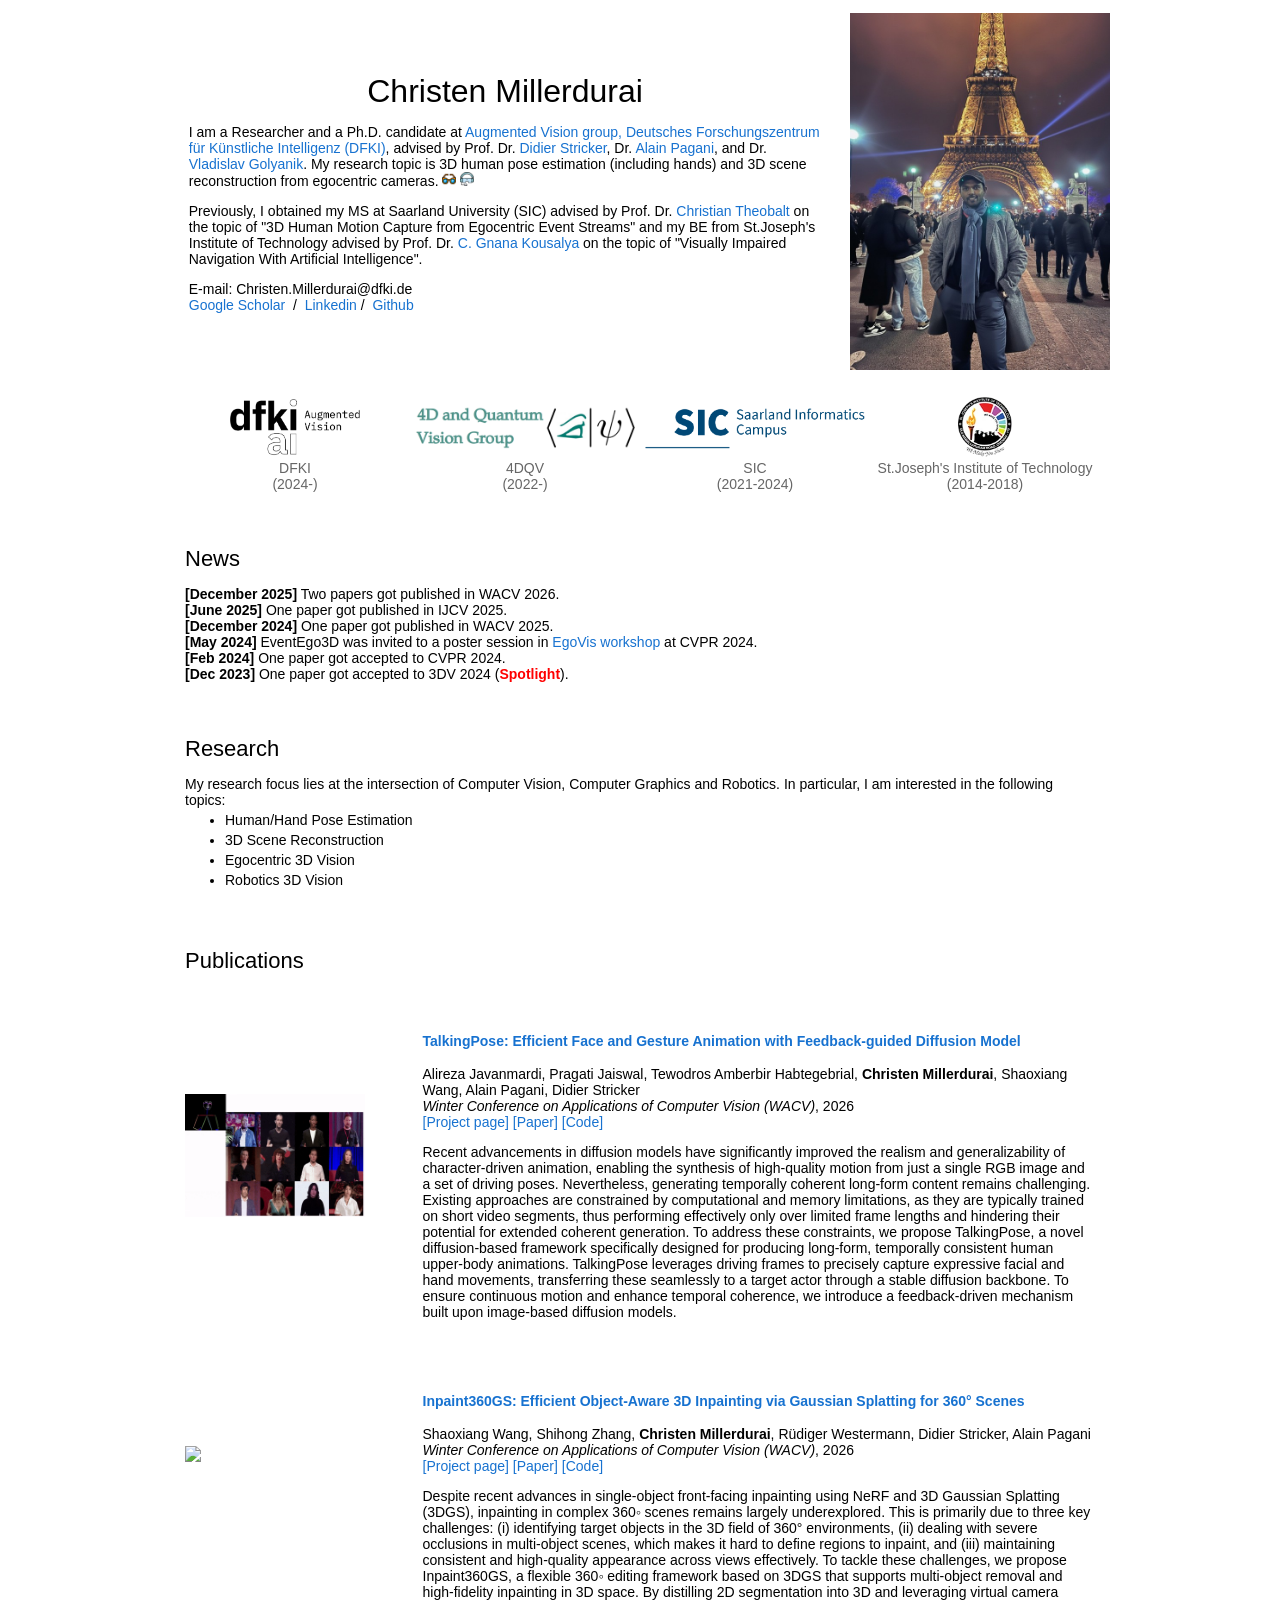
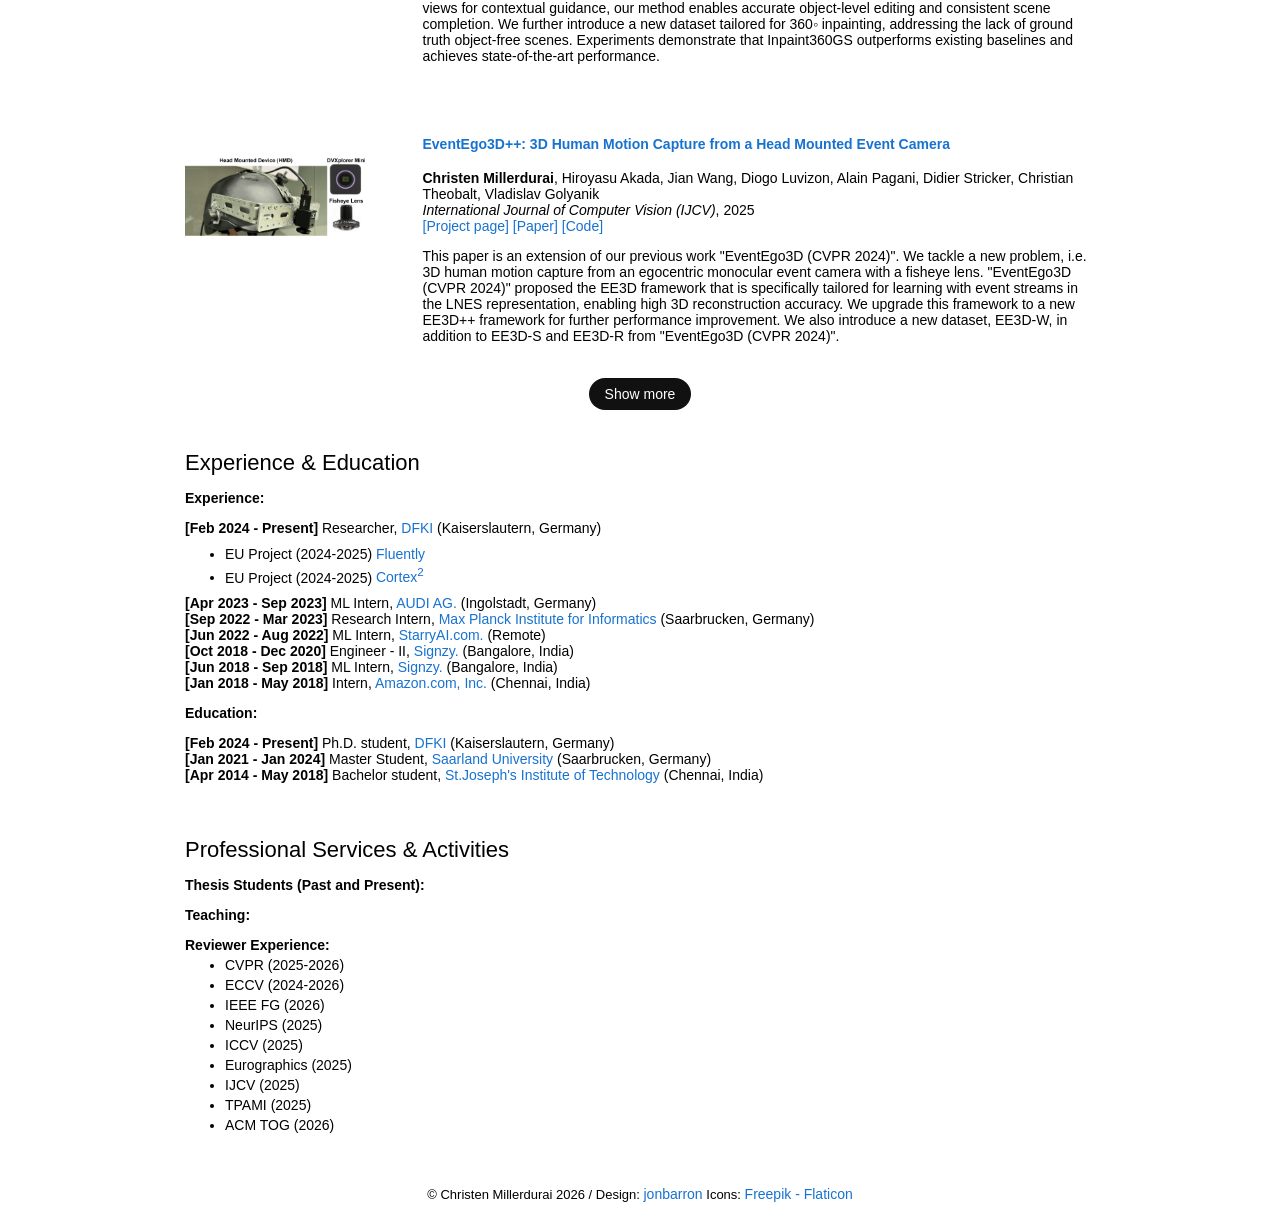
==== index.html @ fdc4399a "bug fix" ====
<!DOCTYPE HTML>
<html lang="en">

<head>
  <title>Christen Millerdurai</title>
  <meta http-equiv="Content-Type" content="text/html;charset=UTF-8">
  <meta name="author" content="Christen Millerdurai">
  <meta name="description" content="Christen Millerdurai's Homepage">
  <meta name="viewport" content="width=device-width, initial-scale=1">
  <meta name="keywords" content="
  Egocentric, 3D, Human, Pose Estimation,
  EventEgo3D,
  Computer Vision,
  Deep Learning,
  ">

  <!-- Canonical URL -->
  <link rel="canonical" href="https://chris10m.github.io/">

  <!-- Open Graph / Facebook -->
  <meta property="og:title" content="Christen Millerdurai">
  <meta property="og:description"
    content="Christen Millerdurai's Homepage - Ph.D. student at Deutsches Forschungszentrum für Künstliche Intelligenz (DFKI), specializing in Computer Vision and Deep Learning.">
  <meta property="og:type" content="website">
  <meta property="og:url" content="https://chris10m.github.io/">
  <meta property="og:image" content="https://chris10m.github.io/images/profile_photo.jpg">

  <!-- Twitter -->
  <meta name="twitter:card" content="summary_large_image">
  <meta name="twitter:title" content="Christen Millerdurai">
  <meta name="twitter:description"
    content="Christen Millerdurai's Homepage - Ph.D. student at Deutsches Forschungszentrum für Künstliche Intelligenz (DFKI), specializing in Computer Vision and Deep Learning.">
  <meta name="twitter:image" content="https://chris10m.github.io/images/profile_photo.jpg">

  <!-- <meta name="google-site-verification"
      content="googlef77166d9f74b3a8e.html"> -->
  <link rel="stylesheet" type="text/css" href="stylesheet.css">
  <!-- <link rel="icon" type="image/png" href="XXX"> -->
  <script type="text/javascript">
    function load_text(filename, id) {
      window.addEventListener('DOMContentLoaded', function () {
        fetch(filename)
          .then(response => response.text())
          .then(data => {
            const file_area = document.getElementById(id);
            file_area.innerHTML = data.replace(/\n/g, "<br>");
            //file_area.innerHTML = file_area.innerHTML.replace(/\s+/g, "&emsp;");
            file_area.innerHTML = file_area.innerHTML.replace(/\s+/g, "&nbsp;");
          });
      });
    };
  </script>
  <script type="text/javascript">
    window.addEventListener('DOMContentLoaded', function () {
      const items = Array.from(document.querySelectorAll('.pub-item'));
      const toggle = document.getElementById('pub-toggle');
      const toggleRow = document.getElementById('pub-toggle-row');
      const visibleCount = 3;
      let expanded = false;

      function update() {
        items.forEach((item, idx) => {
          item.classList.toggle('pub-hidden', !expanded && idx >= visibleCount);
        });
        if (toggleRow && items.length) {
          const parent = items[0].parentNode;
          const targetIndex = expanded ? items.length - 1 : Math.min(visibleCount, items.length) - 1;
          const target = items[targetIndex];
          parent.insertBefore(toggleRow, target.nextSibling);
        }
        if (toggle) {
          toggle.textContent = expanded ? 'Show less' : 'Show more';
          toggle.style.display = items.length > visibleCount ? 'inline-block' : 'none';
        }
      }

      if (toggle) {
        toggle.addEventListener('click', function () {
          expanded = !expanded;
          update();
        });
      }

      update();
    });
  </script>
</head>

<body>
  <table
    style="width:100%;max-width:950px;border:0px;border-spacing:0px;border-collapse:separate;margin-right:auto;margin-left:auto;">
    <tbody>
      <tr style="padding:0px">
        <td style="padding:0px">
          <table
            style="width:100%;border:0px;border-spacing:0px;border-collapse:separate;margin-right:auto;margin-left:auto;">
            <tbody>
              <tr style="padding:0px">
                <td style="padding:2.5%;width:63%;vertical-align:middle">
                  <p style="text-align:center">
                    <name>Christen Millerdurai</name>
                  </p>
                  <p>
                    I am a Researcher and a Ph.D. candidate at <a href="https://av.dfki.de/">Augmented Vision group, Deutsches Forschungszentrum für Künstliche Intelligenz (DFKI)</a>, 
                    advised by Prof. Dr. <a href="https://av.dfki.de/members/stricker/">Didier Stricker</a>,
                    Dr. <a href="https://av.dfki.de/members/pagani/">Alain Pagani</a>,
                    and Dr. <a href="https://people.mpi-inf.mpg.de/~golyanik/">Vladislav Golyanik</a>.

                    My research topic is 3D human pose estimation (including hands) and 3D scene reconstruction from
                    egocentric cameras. <img src="./images/glasses.png" width="14"> <img src="./images/headset.png" width="14"> 
                  </p>
                  <p>
                    Previously, I obtained my MS at Saarland University (SIC) advised by Prof. Dr. 
                    <a href="https://people.mpi-inf.mpg.de/~theobalt/">Christian Theobalt</a> on the topic of "3D Human Motion Capture from Egocentric Event Streams" 
                    and my BE from St.Joseph's Institute of Technology advised by Prof. Dr. 
                    <a href="https://www.stjosephstechnology.ac.in/web/ece/Kousalya.php">C. Gnana Kousalya</a> on the topic of "Visually Impaired Navigation With Artificial Intelligence".
                  </p>
                  
                  <p style="text-align:left">
                    E-mail: Christen.Millerdurai@dfki.de<br>
                    <a href="https://scholar.google.com/citations?user=8p9OOd0AAAAJ">Google Scholar</a>
                    &nbsp/&nbsp
                    <a href="https://www.linkedin.com/in/christen-m-6a1b12136">Linkedin</a>&nbsp/&nbsp
                    <a href="https://github.com/Chris10M">Github</a>
                    <!-- &nbsp/&nbsp -->
                    <!-- <a href="https://github.com/xxxx/">Github</a> -->
                  </p>
                </td>
                <!-- Profile image -->
                <td style="padding:0.5%;width:25%;max-width:25%">
                  <a href="images/profile_photo.jpg"><img style="width:100%;max-width:100%" alt="profile photo"
                      src="images/profile_photo.jpg" class="hoverZoomLink"></a>
                </td>
              </tr>


          </table>

          <!-- Image Gallery Section -->
          <table
            style="width:100%;border:0px;border-spacing:0px;border-collapse:separate;margin-right:auto;margin-left:auto;">
            <tbody>

              <tr>
                <td style="padding:20px;width:100%;vertical-align:middle">
                  <div
                    style="display:flex;justify-content:space-between;align-items:flex-start;gap:10px;flex-wrap:wrap;">

                    <div style="flex:1;min-width:150px;text-align:center;">
                      <img src="./images/logo_dfki_av.png" alt="Deutsches Forschungszentrum für Künstliche Intelligenz (DFKI)"
                        style="width:100%;max-width:250px;height:60px;object-fit:contain;border-radius:8px;">
                      <p style="margin-top:0px;font-size:14px;color:#666;">DFKI <br>
                        (2024-)</p>
                    </div>

                    
                    <div style="flex:1;min-width:150px;text-align:center;">
                      <img src="./images/LOGO_4DQV_II_HQ_v2.png" alt="4DQV"
                        style="width:100%;max-width:250px;height:60px;object-fit:contain;border-radius:8px;">
                      <p style="margin-top:0px;font-size:14px;color:#666;">4DQV <br> 
                        (2022-)</p>
                    </div>
                    
                    <div style="flex:1;min-width:150px;text-align:center;">
                      <img src="./images/SIC.png" alt="SIC"
                        style="width:100%;max-width:250px;height:60px;object-fit:contain;border-radius:8px;">
                      <p style="margin-top:0px;font-size:14px;color:#666;">SIC <br> (2021-2024)</p>
                    </div>

                    <div style="flex:1;min-width:150px;text-align:center;">
                      <img src="./images/sjit.png" alt="SJIT"
                        style="width:100%;max-width:250px;height:60px;object-fit:contain;border-radius:8px;">
                      <p style="margin-top:0px;font-size:14px;color:#666;">St.Joseph's Institute of Technology <br> (2014-2018)</p>
                    </div>

                  </div>
                </td>
              </tr>
            </tbody>
          </table>

          <table
            style="width:100%;border:0px;border-spacing:0px;border-collapse:separate;margin-right:auto;margin-left:auto;">



    </tbody>
  </table>
  <table style="width:100%;border:0px;border-spacing:0px;border-collapse:separate;margin-right:auto;margin-left:auto;">
    <tbody>
      <tr>
        <td style="padding:20px;width:100%;vertical-align:middle">
          <heading>News</heading>
          <p>
            <b>[December 2025]</b> Two papers got published in WACV 2026.
            <br>
            <b>[June 2025]</b> One paper got published in IJCV 2025.
            <br>
            <b>[December 2024]</b> One paper got published in WACV 2025.
            <br>
            <b>[May 2024]</b> EventEgo3D was invited to a poster session in <a
              href="https://egovis.github.io/cvpr24/">EgoVis workshop</a> at CVPR 2024.
            <br>
            <b>[Feb 2024]</b> One paper got accepted to CVPR 2024.
            <br>
            <b>[Dec 2023]</b> One paper got accepted to 3DV 2024 (<b style="color:red">Spotlight</b>).
            <br>
            <!-- <details>
                        <summary>Past updates</summary>
                      </details> -->
          </p>

        </td>
      </tr>
    </tbody>
  </table>

  <table style="width:100%;border:0px;border-spacing:0px;border-collapse:separate;margin-right:auto;margin-left:auto;">
    <tbody>
      <tr>
        <td style="padding:20px;width:100%;vertical-align:middle">
          <heading>Research</heading>
          <p>
            My research focus lies at the intersection of Computer Vision, Computer Graphics and Robotics.
            In particular, I am interested in the following topics:

          <ul>
            <li>Human/Hand Pose Estimation</li>
            <li>3D Scene Reconstruction</li>
            <li>Egocentric 3D Vision</li>
            <li>Robotics 3D Vision</li>
          </ul>
          <!-- <a href="publications.html" target="_blank">Full list of my publications</a> is available. -->
          </p>

          <br>
          <!-- <a href="images/teaser.png"><img style="width:90%;max-width:90%;" alt="teaser" src="images/teaser.png"
              class="hoverZoomLink"></a> -->

        </td>
      </tr>

    </tbody>
  </table>
  <table style="width:100%;border:0px;border-spacing:0px;border-collapse:separate;margin-right:auto;margin-left:auto;">



      <table
        style="width:100%;border:0px;border-spacing:0px;border-collapse:separate;margin-right:auto;margin-left:auto;">
        <tbody>
          <tr>
            <td style="padding:20px;width:100%;vertical-align:middle">
              <heading>Publications</heading>
            </td>
          </tr>
        </tbody>
      </table>

      <table
        style="width:100%;border:0px;border-spacing:0px;border-collapse:separate;margin-right:auto;margin-left:auto;">



      



      
      <tbody class="pub-item">
        <td style="padding:20px;width:25%;vertical-align:middle">
          <div class="one">
            <img src="projects/wacv2026_TalkingPose/talkingpose.gif" width="180">
          </div>
        </td>
        <td style="padding:20px;width:75%;vertical-align:middle">
          <a href="https://dfki-av.github.io/TalkingPose">
            <h3 class="papertitle">
              <strong>TalkingPose: Efficient Face and Gesture Animation with Feedback-guided Diffusion Model</strong>
            </h3>
          </a>
          Alireza Javanmardi, Pragati Jaiswal, Tewodros Amberbir Habtegebrial, <b>Christen Millerdurai</b>, Shaoxiang Wang, Alain Pagani, Didier Stricker
          <br>
          <em>Winter Conference on Applications of Computer Vision (WACV)</em>, 2026
          <br>
          <a href="https://dfki-av.github.io/TalkingPose">[Project page]</a>
          <a href="https://arxiv.org/abs/2512.00909">[Paper]</a>
          <a href="https://github.com/dfki-av/TalkingPose">[Code]</a>
          <p>
             Recent advancements in diffusion models have significantly improved the realism and generalizability of character-driven animation, enabling the synthesis of high-quality motion from just a single RGB image and a set of driving poses. 
             Nevertheless, generating temporally coherent long-form content remains challenging. 
             Existing approaches are constrained by computational and memory limitations, as they are typically trained on short video segments, thus performing effectively only over limited frame lengths and hindering their potential for extended coherent generation. 
             To address these constraints, we propose TalkingPose, a novel diffusion-based framework specifically designed for producing long-form, temporally consistent human upper-body animations. 
             TalkingPose leverages driving frames to precisely capture expressive facial and hand movements, transferring these seamlessly to a target actor through a stable diffusion backbone. 
             To ensure continuous motion and enhance temporal coherence, we introduce a feedback-driven mechanism built upon image-based diffusion models. 
          </p>
        </td>
      </tbody>


      
      


      <tbody class="pub-item">
        <td style="padding:20px;width:25%;vertical-align:middle">
          <div class="one">
            <img src="projects/wacv2026_inpaint360GS/inpaint360.gif" width="180">
          </div>
        </td>
        <td style="padding:20px;width:75%;vertical-align:middle">
          <a href="https://dfki-av.github.io/inpaint360gs">
            <h3 class="papertitle">
              <strong>Inpaint360GS: Efficient Object-Aware 3D Inpainting via Gaussian Splatting for 360° Scenes</strong>
            </h3>
          </a>
          Shaoxiang Wang, Shihong Zhang, <b>Christen Millerdurai</b>, Rüdiger Westermann, Didier Stricker, Alain Pagani
          <br>
          <em>Winter Conference on Applications of Computer Vision (WACV)</em>, 2026
          <br>
          <a href="https://dfki-av.github.io/inpaint360gs">[Project page]</a>
          <a href="https://arxiv.org/abs/2511.06457">[Paper]</a>
          <a href="https://github.com/dfki-av/Inpaint360GS">[Code]</a>
          <p>
            Despite recent advances in single-object front-facing inpainting using NeRF and 3D Gaussian Splatting (3DGS), inpainting in complex 360◦ scenes remains largely underexplored. 
            This is primarily due to three key challenges: (i) identifying target objects in the 3D field of 360° environments, (ii) dealing with severe occlusions in multi-object scenes, which makes it hard to define regions to inpaint, and (iii) maintaining consistent and high-quality appearance across views effectively. 
            To tackle these challenges, we propose Inpaint360GS, a flexible 360◦ editing framework based on 3DGS that supports multi-object removal and high-fidelity inpainting in 3D space. 
            By distilling 2D segmentation into 3D and leveraging virtual camera views for contextual guidance, our method enables accurate object-level editing and consistent scene completion. 
            We further introduce a new dataset tailored for 360◦ inpainting, addressing the lack of ground truth object-free scenes. Experiments demonstrate that Inpaint360GS outperforms existing baselines and achieves state-of-the-art performance.
          </p>
        </td>
      </tbody>


      <tbody class="pub-item">
        <td style="padding:20px;width:25%;vertical-align:middle">
          <div class="one">
            <img src="projects/ijcv2025_eventego3dpp/EventEgo3D++.png" width="180">
          </div>
        </td>
        <td style="padding:20px;width:75%;vertical-align:middle">
          <a href="https://eventego3d.mpi-inf.mpg.de">
            <h3 class="papertitle">
              <strong>EventEgo3D++: 3D Human Motion Capture from a Head Mounted Event Camera</strong>
            </h3>
          </a>
          <b>Christen Millerdurai</b>, Hiroyasu Akada, Jian Wang, Diogo Luvizon, Alain Pagani, Didier Stricker, Christian Theobalt, Vladislav Golyanik
          <br>
          <em>International Journal of Computer Vision (IJCV)</em>, 2025
          <br>
          <a href="https://eventego3d.mpi-inf.mpg.de">[Project page]</a>
          <a href="https://arxiv.org/abs/2502.07869">[Paper]</a>
          <a href="https://github.com/Chris10M/EventEgo3D_plus_plus">[Code]</a>
          <p>
            This paper is an extension of our previous work "EventEgo3D (CVPR 2024)".
            We tackle a new problem, i.e. 3D human motion capture from an egocentric monocular event camera with
            a
            fisheye lens.
            "EventEgo3D (CVPR 2024)" proposed the EE3D framework that is specifically tailored for learning with
            event streams in the LNES
            representation, enabling high 3D reconstruction accuracy.
            We upgrade this framework to a new EE3D++ framework for further performance improvement.
            We also introduce a new dataset, EE3D-W, in addition to EE3D-S and EE3D-R from "EventEgo3D (CVPR
            2024)".
          </p>
        </td>
        </tbody>

        <tbody id="pub-toggle-row">
          <tr>
            <td style="padding:0 20px 20px 20px;text-align:center;" colspan="2">
              <button id="pub-toggle" type="button" class="pub-toggle">Show more</button>
            </td>
          </tr>
        </tbody>

        <tbody class="pub-item">
          <td style="padding:20px;width:25%;vertical-align:middle">
            <div class="one">
              <img src="projects/wacv_2025_unislam/unislam.gif" width="180">
          </div>
        </td>
        <td style="padding:20px;width:75%;vertical-align:middle">
          <a href="https://shaoxiang777.github.io/project/uni-slam/">
            <h3 class="papertitle">
              <strong>Uni-slam: Uncertainty-aware neural implicit slam for real-time dense indoor scene reconstruction</strong>
            </h3>
          </a>
          Shaoxiang Wang, Yaxu Xie, Chun-Peng Chang, <b>Christen Millerdurai</b>, Alain Pagani, Didier Stricker
          <br>
          <em>Winter Conference on Applications of Computer Vision (WACV)</em>, 2025
          <br>
          <a href="https://shaoxiang777.github.io/project/uni-slam/">[Project page]</a>
          <a href="https://arxiv.org/abs/2412.00242">[Paper]</a>
          <a href="https://github.com/dfki-av/Uni-SLAM">[Code]</a>
          <p>
              Neural implicit fields have recently emerged as a powerful representation method for multi-view surface reconstruction due to their simplicity and state-of-the-art performance. 
              However, reconstructing thin structures of indoor scenes while ensuring real-time performance remains a challenge for dense visual SLAM systems. 
              Previous methods do not consider varying quality of input RGB-D data and employ fixed-frequency mapping process to reconstruct the scene, which could result in the loss of valuable information in some frames. 
              In this paper, we propose Uni-SLAM, a decoupled 3D spatial representation based on hash grids for indoor reconstruction. 
              We introduce a novel defined predictive uncertainty to reweight the loss function, along with strategic local-to-global bundle adjustment. 
              Experiments on synthetic and real-world datasets demonstrate that our system achieves state-of-the-art tracking and mapping accuracy while maintaining real-time performance. 
          </p>
        </td>
      </tbody>





      <tbody class="pub-item">
        <td style="padding:20px;width:25%;vertical-align:middle">
          <div class="one">
            <img src="projects/cvpr2024_eventego3d/EventEgo_ICON1.gif" width="180">
          </div>
        </td>
        <td style="padding:20px;width:75%;vertical-align:middle">
          <a href=>
            <h3 class="papertitle">
              <strong>EventEgo3D: 3D Human Motion Capture from Egocentric Event Streams</strong>
            </h3>
          </a>
          <b>Christen Millerdurai</b>, Hiroyasu Akada, Jian Wang, Diogo Luvizon, Christian Theobalt, Vladislav
          Golyanik
          <br>
          <em>Computer Vision and Pattern Recognition (CVPR)</em>, 2024
          <br>
          <a href="https://4dqv.mpi-inf.mpg.de/EventEgo3D/">[Project page]</a>
          <a href="https://arxiv.org/abs/2404.08640">[Paper]</a>
          <a href="https://github.com/Chris10M/EventEgo3D">[Code]</a>
          <p>
            We tackle a new problem, i.e. 3D human motion capture from an egocentric monocular event camera with
            a
            fisheye lens.
            Event streams have high temporal resolution and could provide reliable cues for 3D human motion
            capture under high-speed human motions and rapidly changing illumination.
            We leverage these characteristics and propose the first approach for event-based 3D human pose
            estimation, EventEgo3D (EE3D).
            The proposed EE3D framework is specifically tailored for learning with event streams in the LNES
            representation, enabling high 3D reconstruction accuracy.
            We also provide two new datasets, EE3D-S and EE3D-R.
          </p>
        </td>
      </tbody>




        <tbody class="pub-item">
          <td style="padding:20px;width:25%;vertical-align:middle">
            <div class="one">
              <img src="projects/3dv2024_ev2hands/Ev2Hands_3DV2024L.gif" width="180">
            </div>
        </td>
        <td style="padding:20px;width:75%;vertical-align:middle">
          <a href=>
            <h3 class="papertitle">
              <strong>3D Pose Estimation of Two Interacting Hands from a Monocular Event Camera</strong>
            </h3>
          </a>
          <b>Christen Millerdurai</b>,  Diogo Luvizon,    Viktor Rudnev,  André Jonas,   Jiayi Wang,    Christian Theobalt,    Vladislav Golyanik
          <br>
          <em>International Conference on 3D Vision (3DV)</em>, 2024,
          <b style="color:red">Spotlight</b>
          <br>
          <a href="https://4dqv.mpi-inf.mpg.de/Ev2Hands/">[Project page]</a>
          <a href="https://arxiv.org/abs/2312.14157">[Paper]</a>
          <a href="https://github.com/Chris10M/Ev2Hands">[Code]</a>
          <p>
              3D hand tracking from monocular video is hard due to low-light and fast motion. 
              RGB methods often fail in these cases due to motion blur and low-dynamic range. 
              Event cameras avoid these issues but differ radically from images, so existing techniques don’t transfer. 
              We present the first framework to track two fast, interacting hands from a single event camera, using a semi‑supervised feature‑wise attention module to resolve left‑right ambiguity and an intersection loss to prevent collisions. 
              We release two datasets: Ev2Hands‑S (synthetic) and Ev2Hands‑R (real events with 3D ground truth). 
              Our method improves 3D reconstruction accuracy and generalizes to real, low‑light conditions.
          </p>
        </td>
      </tbody>








    </table>

    <table
      style="width:100%;border:0px;border-spacing:0px;border-collapse:separate;margin-right:auto;margin-left:auto;">
      <tbody>
        <tr>
          <td style="padding:20px;width:100%;vertical-align:middle">
            <heading>Experience & Education</heading>
            <p>
              <b>Experience:</b> <br>
            </p>

              <b>[Feb 2024 - Present]</b> Researcher, <a href="https://www.dfki.de/en/web">DFKI</a> (Kaiserslautern, Germany)<br>              
               <br>
               <ul>
                    <li>EU Project (2024-2025) <a href="https://www.fluently-horizonproject.eu/">Fluently</a><br> </li>
                    <li>EU Project (2024-2025) <a href="https://cortex2.eu/">Cortex<sup>2</sup></a><br></li>
                </ul>
              <br>
              <b>[Apr 2023 - Sep 2023]</b> ML Intern, <a href="https://www.audi.com/">AUDI AG.</a> (Ingolstadt, Germany) <br>
              <b>[Sep 2022 - Mar 2023]</b> Research Intern, <a href="https://www.mpi-inf.mpg.de/">Max Planck Institute for Informatics</a> (Saarbrucken, Germany) <br>
              <b>[Jun 2022 - Aug 2022]</b> ML Intern, <a href="https://starryai.com/">StarryAI.com.</a> (Remote) <br>
              <b>[Oct 2018 - Dec 2020]</b> Engineer - II, <a href="https://www.signzy.com/">Signzy.</a> (Bangalore, India) <br>
              <b>[Jun 2018 - Sep 2018]</b> ML Intern, <a href="https://www.signzy.com/">Signzy.</a> (Bangalore, India) <br>
              <b>[Jan 2018 - May 2018]</b> Intern, <a href="https://www.amazon.com/">Amazon.com, Inc.</a> (Chennai, India) <br>

            <p>
              <b>Education:</b> <br>
            </p>
            <p>
              <b>[Feb 2024 - Present]</b> Ph.D. student, <a href="https://www.dfki.de/en/web">DFKI</a> (Kaiserslautern, Germany)<br>              
              <b>[Jan 2021 - Jan 2024]</b> Master Student, <a href="https://www.uni-saarland.de/en/home.html">Saarland University</a> (Saarbrucken, Germany) <br>
              <b>[Apr 2014 - May 2018]</b> Bachelor student, <a href="https://www.stjosephstechnology.ac.in/">St.Joseph's Institute of Technology</a> (Chennai, India) <br>
            </p>
          </td>
        </tr>
      </tbody>
    </table>


    <table
      style="width:100%;border:0px;border-spacing:0px;border-collapse:separate;margin-right:auto;margin-left:auto;">
      <tbody>
        <tr>
          <td style="padding:20px;width:100%;vertical-align:middle">
            <heading>Professional Services & Activities</heading>
            </p>
            <p>
              <b>Thesis Students (Past and Present):</b> <br>
            </p>
            <p>
              <b>Teaching:</b> <br>
            </p>
            
            <p>
              <b>Reviewer Experience:</b> <br>
            <ul>
              <li>CVPR (2025-2026)</li>
              <li>ECCV (2024-2026)</li>
              <li>IEEE FG (2026)</li>
              <li>NeurIPS (2025)</li>

              <li>ICCV (2025)</li>
              <li>Eurographics (2025)</li>
              <li>IJCV (2025)</li>
              <li>TPAMI (2025)</li>
              <li>ACM TOG (2026)</li>
            </ul>
            </p>


          </td>
        </tr>
      </tbody>
    </table>
    <table
      style="width:100%;border:0px;border-spacing:0px;border-collapse:separate;margin-right:auto;margin-left:auto;">
      <tbody>
        <tr>
          <td style="padding:0px">
            <br>
            <!-- <p
                      style="text-align:center;font-size:small;">
                      <script type='text/javascript'
                        id='clustrmaps'
                        src='//cdn.clustrmaps.com/map_v2.js?cl=c9c1c1&w=200&t=n&d=j0j_3rEh4HCvS5DIxlRJ3P9J8yp0mtUeDLZ6Z6I2NJ8&co=ffffff&cmo=ea8d7a&cmn=1772d0&ct=000000'></script>
                    </p> -->
              <p style="text-align:center;font-size:small;">
              © Christen Millerdurai 2026 /
              Design: <a href="https://github.com/jonbarron/jonbarron_website">jonbarron</a>
              Icons: <a href="https://www.flaticon.com/free-icons/sushi" title="sushi icons">Freepik - Flaticon</a>
            </p>
          </td>
        </tr>
      </tbody>
    </table>
    <!-- <script>
            (function(i, s, o, g, r, a, m) {
                i['GoogleAnalyticsObject'] = r;
                i[r] = i[r] || function() {
                    (i[r].q = i[r].q || []).push(arguments)
                }, i[r].l = 1 * new Date();
                a = s.createElement(o),
                    m = s.getElementsByTagName(o)[0];
                a.async = 1;
                a.src = g;
                m.parentNode.insertBefore(a, m)
            })(window, document, 'script', '//www.google-analytics.com/analytics.js', 'ga');

            ga('create', 'UA-162031573-1', 'auto');
            ga('send', 'pageview');
        </script>
          </td>
        </tr>
      </tbody></table><iframe frameborder="0" scrolling="no"
      style="border: 0px; display: none; background-color: transparent;"></iframe>
    <div id="GOOGLE_INPUT_CHEXT_FLAG" input="null"
      input_stat="{&quot;tlang&quot;:true,&quot;tsbc&quot;:true,&quot;pun&quot;:true,&quot;mk&quot;:false,&quot;ss&quot;:true}"
      style="display: none;"></div> -->
</body>


</html>
---- stylesheet.css ----
/* latin-ext */
@font-face {
  font-family: 'Lato';
  font-style: italic;
  font-weight: 400;
  src: local('Lato Italic'), local('Lato-Italic'), url(https://fonts.gstatic.com/s/lato/v15/S6u8w4BMUTPHjxsAUi-qNiXg7eU0.woff2) format('woff2');
  unicode-range: U+0100-024F, U+0259, U+1E00-1EFF, U+2020, U+20A0-20AB, U+20AD-20CF, U+2113, U+2C60-2C7F, U+A720-A7FF;
}

/* latin */
@font-face {
  font-family: 'Lato';
  font-style: italic;
  font-weight: 400;
  src: local('Lato Italic'), local('Lato-Italic'), url(https://fonts.gstatic.com/s/lato/v15/S6u8w4BMUTPHjxsAXC-qNiXg7Q.woff2) format('woff2');
  unicode-range: U+0000-00FF, U+0131, U+0152-0153, U+02BB-02BC, U+02C6, U+02DA, U+02DC, U+2000-206F, U+2074, U+20AC, U+2122, U+2191, U+2193, U+2212, U+2215, U+FEFF, U+FFFD;
}

/* latin-ext */
@font-face {
  font-family: 'Lato';
  font-style: italic;
  font-weight: 700;
  src: local('Lato Bold Italic'), local('Lato-BoldItalic'), url(https://fonts.gstatic.com/s/lato/v15/S6u_w4BMUTPHjxsI5wq_FQftx9897sxZ.woff2) format('woff2');
  unicode-range: U+0100-024F, U+0259, U+1E00-1EFF, U+2020, U+20A0-20AB, U+20AD-20CF, U+2113, U+2C60-2C7F, U+A720-A7FF;
}

/* latin */
@font-face {
  font-family: 'Lato';
  font-style: italic;
  font-weight: 700;
  src: local('Lato Bold Italic'), local('Lato-BoldItalic'), url(https://fonts.gstatic.com/s/lato/v15/S6u_w4BMUTPHjxsI5wq_Gwftx9897g.woff2) format('woff2');
  unicode-range: U+0000-00FF, U+0131, U+0152-0153, U+02BB-02BC, U+02C6, U+02DA, U+02DC, U+2000-206F, U+2074, U+20AC, U+2122, U+2191, U+2193, U+2212, U+2215, U+FEFF, U+FFFD;
}

/* latin-ext */
@font-face {
  font-family: 'Lato';
  font-style: normal;
  font-weight: 400;
  src: local('Lato Regular'), local('Lato-Regular'), url(https://fonts.gstatic.com/s/lato/v15/S6uyw4BMUTPHjxAwXiWtFCfQ7A.woff2) format('woff2');
  unicode-range: U+0100-024F, U+0259, U+1E00-1EFF, U+2020, U+20A0-20AB, U+20AD-20CF, U+2113, U+2C60-2C7F, U+A720-A7FF;
}

/* latin */
@font-face {
  font-family: 'Lato';
  font-style: normal;
  font-weight: 400;
  src: local('Lato Regular'), local('Lato-Regular'), url(https://fonts.gstatic.com/s/lato/v15/S6uyw4BMUTPHjx4wXiWtFCc.woff2) format('woff2');
  unicode-range: U+0000-00FF, U+0131, U+0152-0153, U+02BB-02BC, U+02C6, U+02DA, U+02DC, U+2000-206F, U+2074, U+20AC, U+2122, U+2191, U+2193, U+2212, U+2215, U+FEFF, U+FFFD;
}

/* latin-ext */
@font-face {
  font-family: 'Lato';
  font-style: normal;
  font-weight: 700;
  src: local('Lato Bold'), local('Lato-Bold'), url(https://fonts.gstatic.com/s/lato/v15/S6u9w4BMUTPHh6UVSwaPGQ3q5d0N7w.woff2) format('woff2');
  unicode-range: U+0100-024F, U+0259, U+1E00-1EFF, U+2020, U+20A0-20AB, U+20AD-20CF, U+2113, U+2C60-2C7F, U+A720-A7FF;
}

/* latin */
@font-face {
  font-family: 'Lato';
  font-style: normal;
  font-weight: 700;
  src: local('Lato Bold'), local('Lato-Bold'), url(https://fonts.gstatic.com/s/lato/v15/S6u9w4BMUTPHh6UVSwiPGQ3q5d0.woff2) format('woff2');
  unicode-range: U+0000-00FF, U+0131, U+0152-0153, U+02BB-02BC, U+02C6, U+02DA, U+02DC, U+2000-206F, U+2074, U+20AC, U+2122, U+2191, U+2193, U+2212, U+2215, U+FEFF, U+FFFD;
}

figure {
  border: thin #c0c0c0 solid;
  display: flex;
  flex-flow: column;
  padding: 0px;
  max-width: 800px;
  /* margin: auto; */
}

.pub-hidden { display: none; }

.pub-toggle {
  background: #111;
  color: #fff;
  border: 0;
  border-radius: 999px;
  padding: 8px 16px;
  font-size: 14px;
  cursor: pointer;
}

.pub-toggle:hover { background: #222; }

img {
  max-width: 800px;
  /* max-height: 800px; */
}

figcaption {
  background-color: #222;
  /* opacity: 0.7; */
  color: #fff;
  font: italic smaller sans-serif;
  padding: 5px;
  line-height: 20px;
  text-align: center;
}


a {
  color: #1772d0;
  text-decoration: none;
}

a:focus,
a:hover {
  color: #f09228;
  text-decoration: none;
}

body,
td,
th,
tr,
p,
a {
  font-family: 'Lato', Verdana, Helvetica, sans-serif;
  font-size: 14px;
}

strong {
  font-family: 'Lato', Verdana, Helvetica, sans-serif;
  font-size: 14px;
}

heading {
  font-family: 'Lato', Verdana, Helvetica, sans-serif;
  font-size: 22px;
}

subheading {
  font-family: 'Lato', Verdana, Helvetica, sans-serif;
  font-size: 18px;
}

papertitle {
  font-family: 'Lato', Verdana, Helvetica, sans-serif;
  font-size: 14px;
  font-weight: 700
}

name {
  font-family: 'Lato', Verdana, Helvetica, sans-serif;
  font-size: 32px;
}

.one {
  width: 160px;
  height: 160px;
  position: relative;
}

.two {
  width: 160px;
  height: 160px;
  position: absolute;
  transition: opacity .2s ease-in-out;
  -moz-transition: opacity .2s ease-in-out;
  -webkit-transition: opacity .2s ease-in-out;
}

.fade {
  transition: opacity .2s ease-in-out;
  -moz-transition: opacity .2s ease-in-out;
  -webkit-transition: opacity .2s ease-in-out;
}

span.highlight {
  background-color: #ffffd0;
}

.open {
  cursor: pointer;
}

[class^="#pop-up"] {
  display: none;
}
:checked+.overlay {
  display: block;
  z-index: 9999;
  background-color: #00000070;
  position: fixed;
  width: 100%;
  height: 100vh;
  top: 0;
  left: 0;
}

.overlay {
  display: none;
}

.bibtex {
  width: 700px;
}

.window {
  width: 750px;
  /* max-width: 600px; */
  height: 220px;
  background-color: #ffffff;
  border-radius: 10px;
  display: flex;
  justify-content: center;
  align-items: center;
  position: fixed;
  top: 50%;
  left: 50%;
  transform: translate(-50%, -50%);
  /* overflow-x: scroll;  */
}

.text {
  font-size: 18px;
  margin: 0;
}

.close {
  cursor: pointer;
  position: absolute;
  top: 4px;
  right: 4px;
  font-size: 20px;
}

ul {
  margin: -10px 0;
}
li{
  padding-top: 0px;
  margin: 4px 0;
}
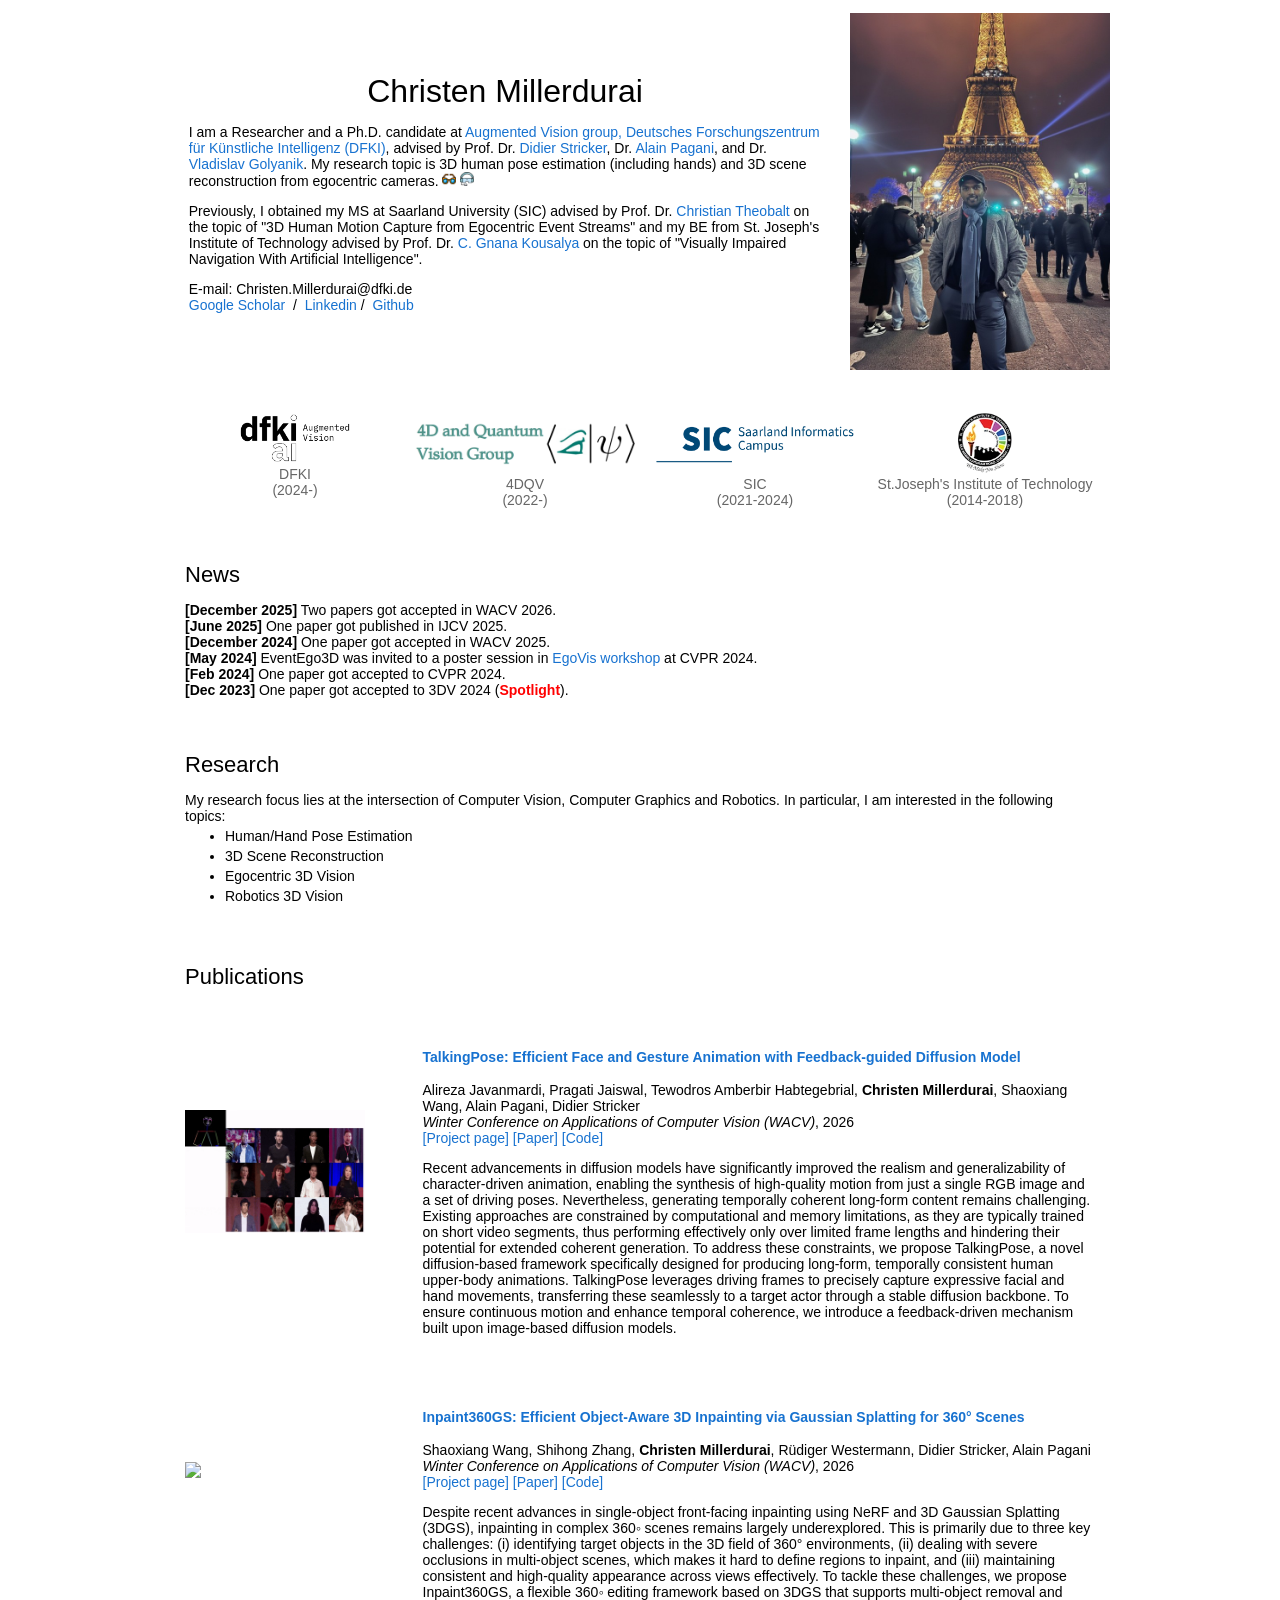
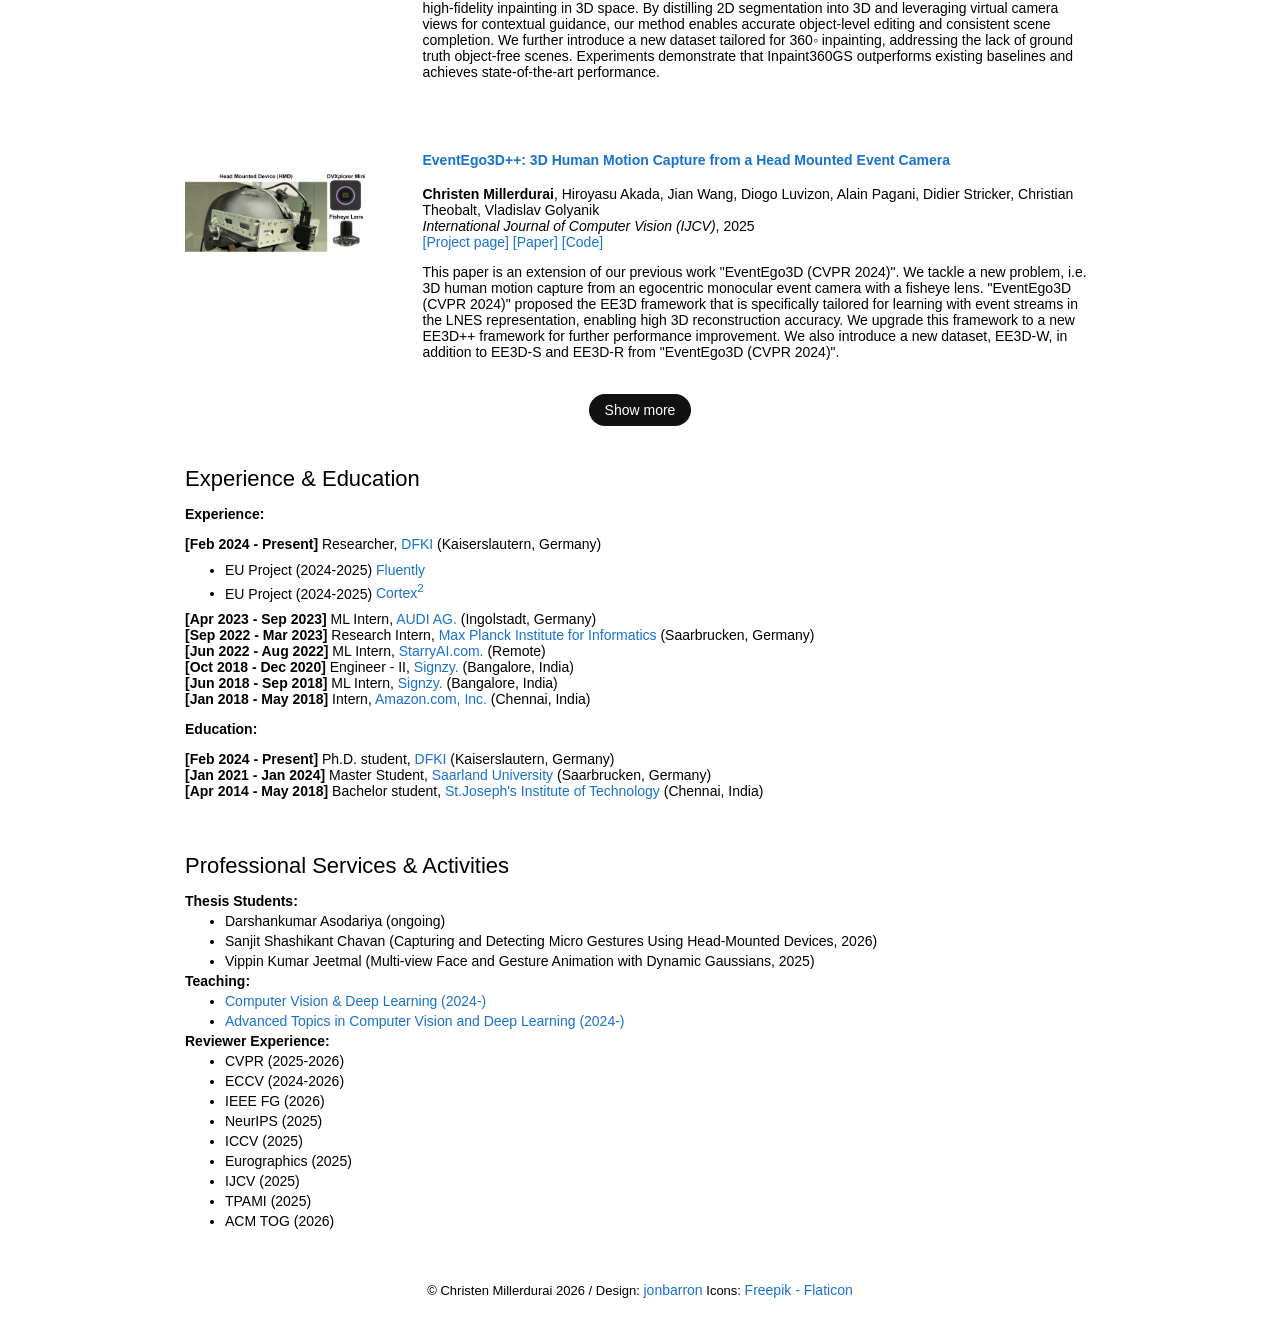
==== commit e5923b50: "init" ====
--- a/index.html
+++ b/index.html
@@ -2,10 +2,11 @@
 <html lang="en">
 
 <head>
-  <title>Christen Millerdurai</title>
+  <title>Christen Millerdurai | Egocentric Vision & 3D Human Pose Estimation</title>
+  <meta name="description" content="Christen Millerdurai — Researcher and Ph.D. candidate at DFKI. I work on egocentric vision, event cameras, 3D human/hand pose estimation, and 3D scene reconstruction.">
+
   <meta http-equiv="Content-Type" content="text/html;charset=UTF-8">
   <meta name="author" content="Christen Millerdurai">
-  <meta name="description" content="Christen Millerdurai's Homepage">
   <meta name="viewport" content="width=device-width, initial-scale=1">
   <meta name="keywords" content="
   Egocentric, 3D, Human, Pose Estimation,
@@ -19,17 +20,16 @@
 
   <!-- Open Graph / Facebook -->
   <meta property="og:title" content="Christen Millerdurai">
-  <meta property="og:description"
-    content="Christen Millerdurai's Homepage - Ph.D. student at Deutsches Forschungszentrum für Künstliche Intelligenz (DFKI), specializing in Computer Vision and Deep Learning.">
+  <meta property="og:description" content="Researcher and Ph.D. candidate at DFKI. Egocentric vision, event cameras, 3D human/hand pose estimation, 3D scene reconstruction.">
   <meta property="og:type" content="website">
   <meta property="og:url" content="https://chris10m.github.io/">
   <meta property="og:image" content="https://chris10m.github.io/images/profile_photo.jpg">
 
+
   <!-- Twitter -->
   <meta name="twitter:card" content="summary_large_image">
   <meta name="twitter:title" content="Christen Millerdurai">
-  <meta name="twitter:description"
-    content="Christen Millerdurai's Homepage - Ph.D. student at Deutsches Forschungszentrum für Künstliche Intelligenz (DFKI), specializing in Computer Vision and Deep Learning.">
+  <meta name="twitter:description" content="Egocentric vision, event cameras, 3D human/hand pose estimation, 3D scene reconstruction.">
   <meta name="twitter:image" content="https://chris10m.github.io/images/profile_photo.jpg">
 
   <!-- <meta name="google-site-verification"
@@ -55,6 +55,7 @@
       const items = Array.from(document.querySelectorAll('.pub-item'));
       const toggle = document.getElementById('pub-toggle');
       const toggleRow = document.getElementById('pub-toggle-row');
+      const year = document.getElementById('copyright-year');
       const visibleCount = 3;
       let expanded = false;
 
@@ -81,8 +82,64 @@
         });
       }
 
+      if (year) {
+        year.textContent = String(new Date().getFullYear());
+      }
+
       update();
     });
+  </script>
+  <script type="application/ld+json">
+  {
+    "@context": "https://schema.org",
+    "@type": "Person",
+    "@id": "https://chris10m.github.io/#person",
+    "name": "Christen Millerdurai",
+    "url": "https://chris10m.github.io/",
+    "mainEntityOfPage": "https://chris10m.github.io/",
+    "image": "https://chris10m.github.io/images/profile_photo.jpg",
+    "description": "Researcher and Ph.D. candidate at DFKI working on egocentric vision, event cameras, 3D human/hand pose estimation, and 3D scene reconstruction.",
+    "jobTitle": "Researcher and Ph.D. candidate",
+    "email": "mailto:Christen.Millerdurai@dfki.de",
+    "worksFor": {
+      "@type": "Organization",
+      "name": "Deutsches Forschungszentrum für Künstliche Intelligenz (DFKI)",
+      "url": "https://www.dfki.de/en/web"
+    },
+    "affiliation": [
+      {
+        "@type": "Organization",
+        "name": "Augmented Vision Group, DFKI",
+        "url": "https://av.dfki.de/"
+      }
+    ],
+    "alumniOf": [
+      {
+        "@type": "Organization",
+        "name": "Saarland University",
+        "url": "https://www.uni-saarland.de/en/home.html"
+      },
+      {
+        "@type": "Organization",
+        "name": "St. Joseph's Institute of Technology",
+        "url": "https://www.stjosephstechnology.ac.in/"
+      }
+    ],
+    "knowsAbout": [
+      "Egocentric vision",
+      "3D human pose estimation",
+      "Hand pose estimation",
+      "3D scene reconstruction",
+      "Event cameras",
+      "Computer vision",
+      "Deep learning"
+    ],
+    "sameAs": [
+      "https://scholar.google.com/citations?user=8p9OOd0AAAAJ",
+      "https://www.linkedin.com/in/christen-m-6a1b12136",
+      "https://github.com/Chris10M"
+    ]
+  }
   </script>
 </head>
 
@@ -109,10 +166,11 @@
                     My research topic is 3D human pose estimation (including hands) and 3D scene reconstruction from
                     egocentric cameras. <img src="./images/glasses.png" width="14"> <img src="./images/headset.png" width="14"> 
                   </p>
+
                   <p>
                     Previously, I obtained my MS at Saarland University (SIC) advised by Prof. Dr. 
                     <a href="https://people.mpi-inf.mpg.de/~theobalt/">Christian Theobalt</a> on the topic of "3D Human Motion Capture from Egocentric Event Streams" 
-                    and my BE from St.Joseph's Institute of Technology advised by Prof. Dr. 
+                    and my BE from St. Joseph's Institute of Technology advised by Prof. Dr. 
                     <a href="https://www.stjosephstechnology.ac.in/web/ece/Kousalya.php">C. Gnana Kousalya</a> on the topic of "Visually Impaired Navigation With Artificial Intelligence".
                   </p>
                   
@@ -128,14 +186,16 @@
                 </td>
                 <!-- Profile image -->
                 <td style="padding:0.5%;width:25%;max-width:25%">
-                  <a href="images/profile_photo.jpg"><img style="width:100%;max-width:100%" alt="profile photo"
-                      src="images/profile_photo.jpg" class="hoverZoomLink"></a>
+                  <a href="images/profile_photo.jpg"><img style="width:100%;max-width:100%" alt="Portrait of Christen Millerdurai"
+                     loading="eager" decoding="async" fetchpriority="high"
+                     src="images/profile_photo.jpg" class="hoverZoomLink"></a>
                 </td>
               </tr>
 
 
           </table>
-
+          
+        </br>
           <!-- Image Gallery Section -->
           <table
             style="width:100%;border:0px;border-spacing:0px;border-collapse:separate;margin-right:auto;margin-left:auto;">
@@ -148,7 +208,7 @@
 
                     <div style="flex:1;min-width:150px;text-align:center;">
                       <img src="./images/logo_dfki_av.png" alt="Deutsches Forschungszentrum für Künstliche Intelligenz (DFKI)"
-                        style="width:100%;max-width:250px;height:60px;object-fit:contain;border-radius:8px;">
+                        style="width:100%;max-width:250px;height:50px;object-fit:contain;border-radius:8px;">
                       <p style="margin-top:0px;font-size:14px;color:#666;">DFKI <br>
                         (2024-)</p>
                     </div>
@@ -163,13 +223,13 @@
                     
                     <div style="flex:1;min-width:150px;text-align:center;">
                       <img src="./images/SIC.png" alt="SIC"
-                        style="width:100%;max-width:250px;height:60px;object-fit:contain;border-radius:8px;">
+                        style="width:90%;max-width:250px;height:60px;object-fit:contain;border-radius:8px;">
                       <p style="margin-top:0px;font-size:14px;color:#666;">SIC <br> (2021-2024)</p>
                     </div>
 
                     <div style="flex:1;min-width:150px;text-align:center;">
                       <img src="./images/sjit.png" alt="SJIT"
-                        style="width:100%;max-width:250px;height:60px;object-fit:contain;border-radius:8px;">
+                        style="width:90%;max-width:250px;height:60px;object-fit:contain;border-radius:8px;">
                       <p style="margin-top:0px;font-size:14px;color:#666;">St.Joseph's Institute of Technology <br> (2014-2018)</p>
                     </div>
 
@@ -192,11 +252,11 @@
         <td style="padding:20px;width:100%;vertical-align:middle">
           <heading>News</heading>
           <p>
-            <b>[December 2025]</b> Two papers got published in WACV 2026.
+            <b>[December 2025]</b> Two papers got accepted in WACV 2026.
             <br>
             <b>[June 2025]</b> One paper got published in IJCV 2025.
             <br>
-            <b>[December 2024]</b> One paper got published in WACV 2025.
+            <b>[December 2024]</b> One paper got accepted in WACV 2025.
             <br>
             <b>[May 2024]</b> EventEgo3D was invited to a poster session in <a
               href="https://egovis.github.io/cvpr24/">EgoVis workshop</a> at CVPR 2024.
@@ -415,7 +475,7 @@
           </div>
         </td>
         <td style="padding:20px;width:75%;vertical-align:middle">
-          <a href=>
+          <a href="https://4dqv.mpi-inf.mpg.de/EventEgo3D">
             <h3 class="papertitle">
               <strong>EventEgo3D: 3D Human Motion Capture from Egocentric Event Streams</strong>
             </h3>
@@ -425,7 +485,7 @@
           <br>
           <em>Computer Vision and Pattern Recognition (CVPR)</em>, 2024
           <br>
-          <a href="https://4dqv.mpi-inf.mpg.de/EventEgo3D/">[Project page]</a>
+          <a href="https://4dqv.mpi-inf.mpg.de/EventEgo3D">[Project page]</a>
           <a href="https://arxiv.org/abs/2404.08640">[Paper]</a>
           <a href="https://github.com/Chris10M/EventEgo3D">[Code]</a>
           <p>
@@ -453,7 +513,7 @@
             </div>
         </td>
         <td style="padding:20px;width:75%;vertical-align:middle">
-          <a href=>
+          <a href="https://4dqv.mpi-inf.mpg.de/Ev2Hands">
             <h3 class="papertitle">
               <strong>3D Pose Estimation of Two Interacting Hands from a Monocular Event Camera</strong>
             </h3>
@@ -532,10 +592,19 @@
             <heading>Professional Services & Activities</heading>
             </p>
             <p>
-              <b>Thesis Students (Past and Present):</b> <br>
+              <b>Thesis Students:</b> <br>
+                <ul>
+                <li>Darshankumar Asodariya (ongoing)</li>
+                <li>Sanjit Shashikant Chavan (Capturing and Detecting Micro Gestures Using Head-Mounted Devices, 2026)</li>
+                <li>Vippin Kumar Jeetmal (Multi-view Face and Gesture Animation with Dynamic Gaussians, 2025)</li>
+                </ul>
             </p>
             <p>
               <b>Teaching:</b> <br>
+                <ul>
+                    <li><a href="https://av.cs.rptu.de/teaching/current-semester/seminars-projects-and-guided-research">Computer Vision & Deep Learning (2024-) </a></li>
+                    <li><a href="https://av.cs.rptu.de/teaching/current-semester/advanced-topics-in-computer-vision-and-deep-learning">Advanced Topics in Computer Vision and Deep Learning (2024-) </a></li>
+                </ul>
             </p>
             
             <p>
@@ -572,7 +641,7 @@
                         src='//cdn.clustrmaps.com/map_v2.js?cl=c9c1c1&w=200&t=n&d=j0j_3rEh4HCvS5DIxlRJ3P9J8yp0mtUeDLZ6Z6I2NJ8&co=ffffff&cmo=ea8d7a&cmn=1772d0&ct=000000'></script>
                     </p> -->
               <p style="text-align:center;font-size:small;">
-              © Christen Millerdurai 2026 /
+              © Christen Millerdurai <span id="copyright-year"></span> /
               Design: <a href="https://github.com/jonbarron/jonbarron_website">jonbarron</a>
               Icons: <a href="https://www.flaticon.com/free-icons/sushi" title="sushi icons">Freepik - Flaticon</a>
             </p>
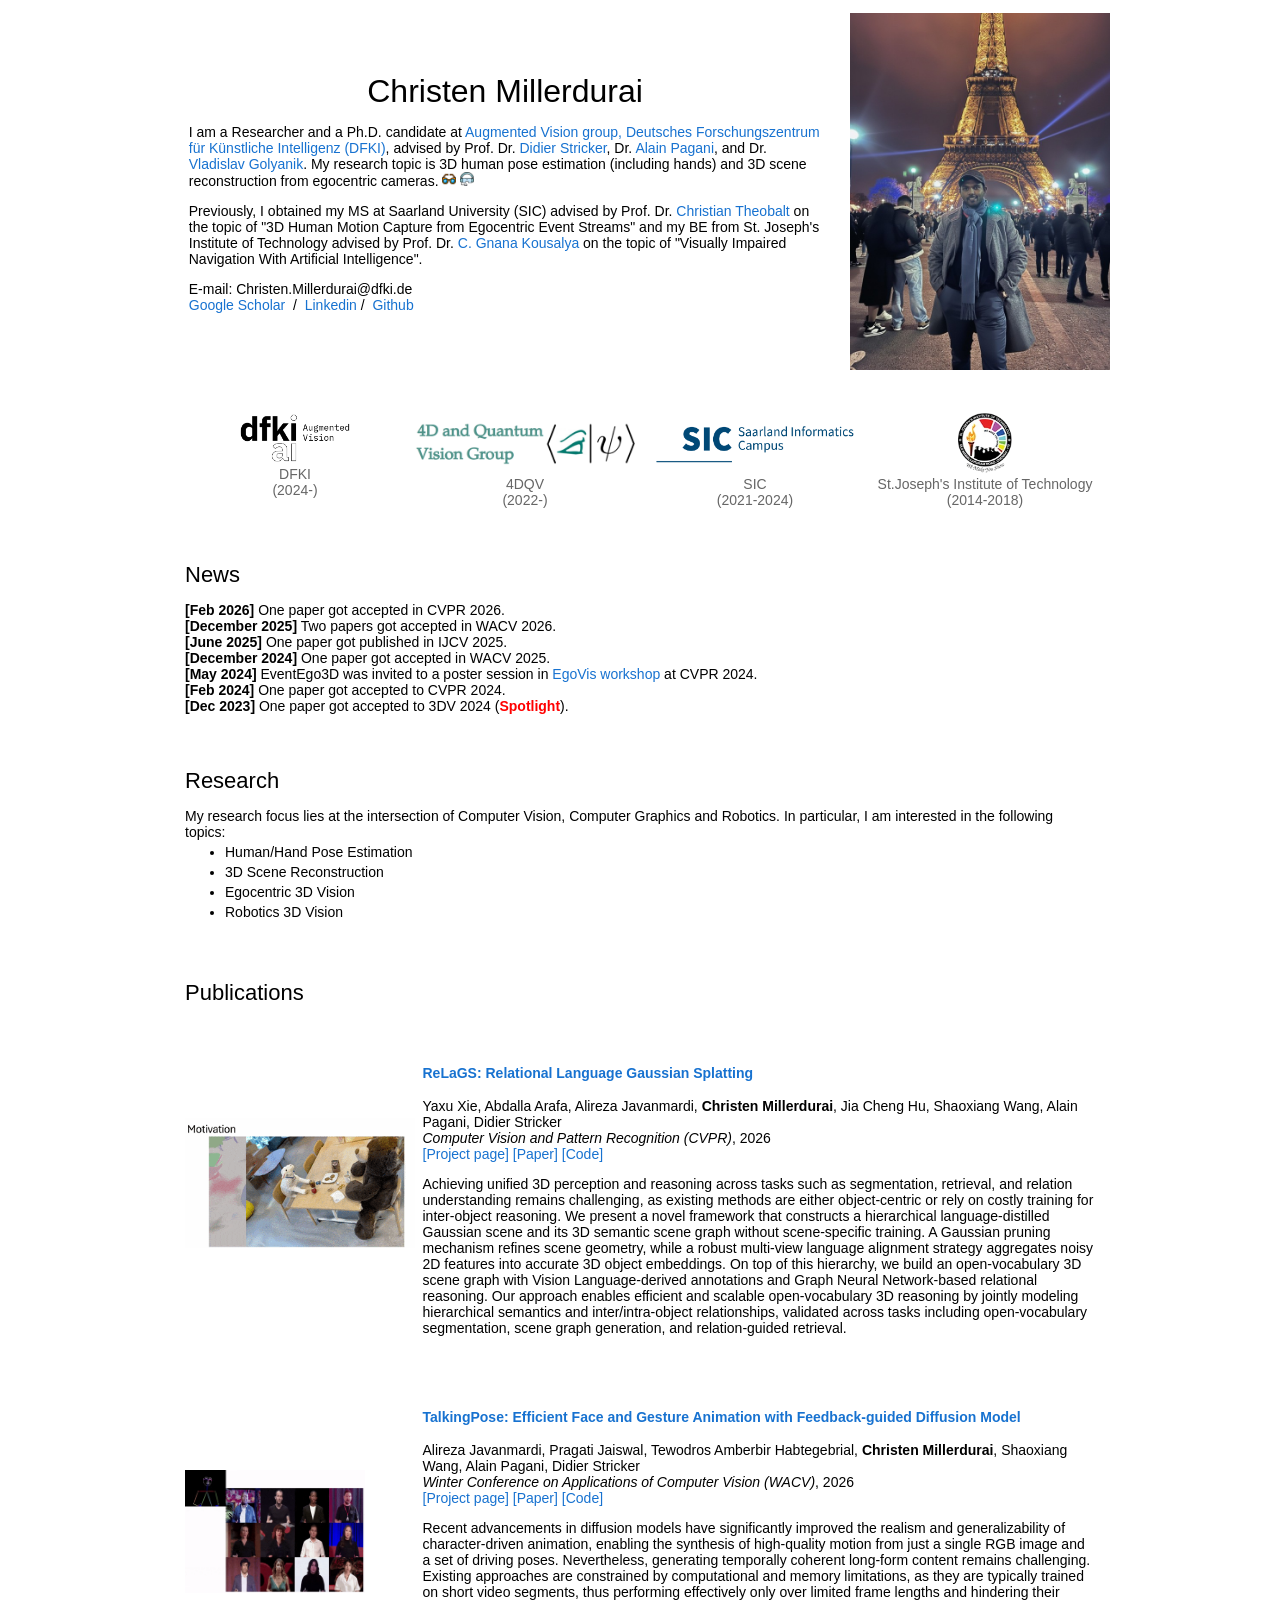
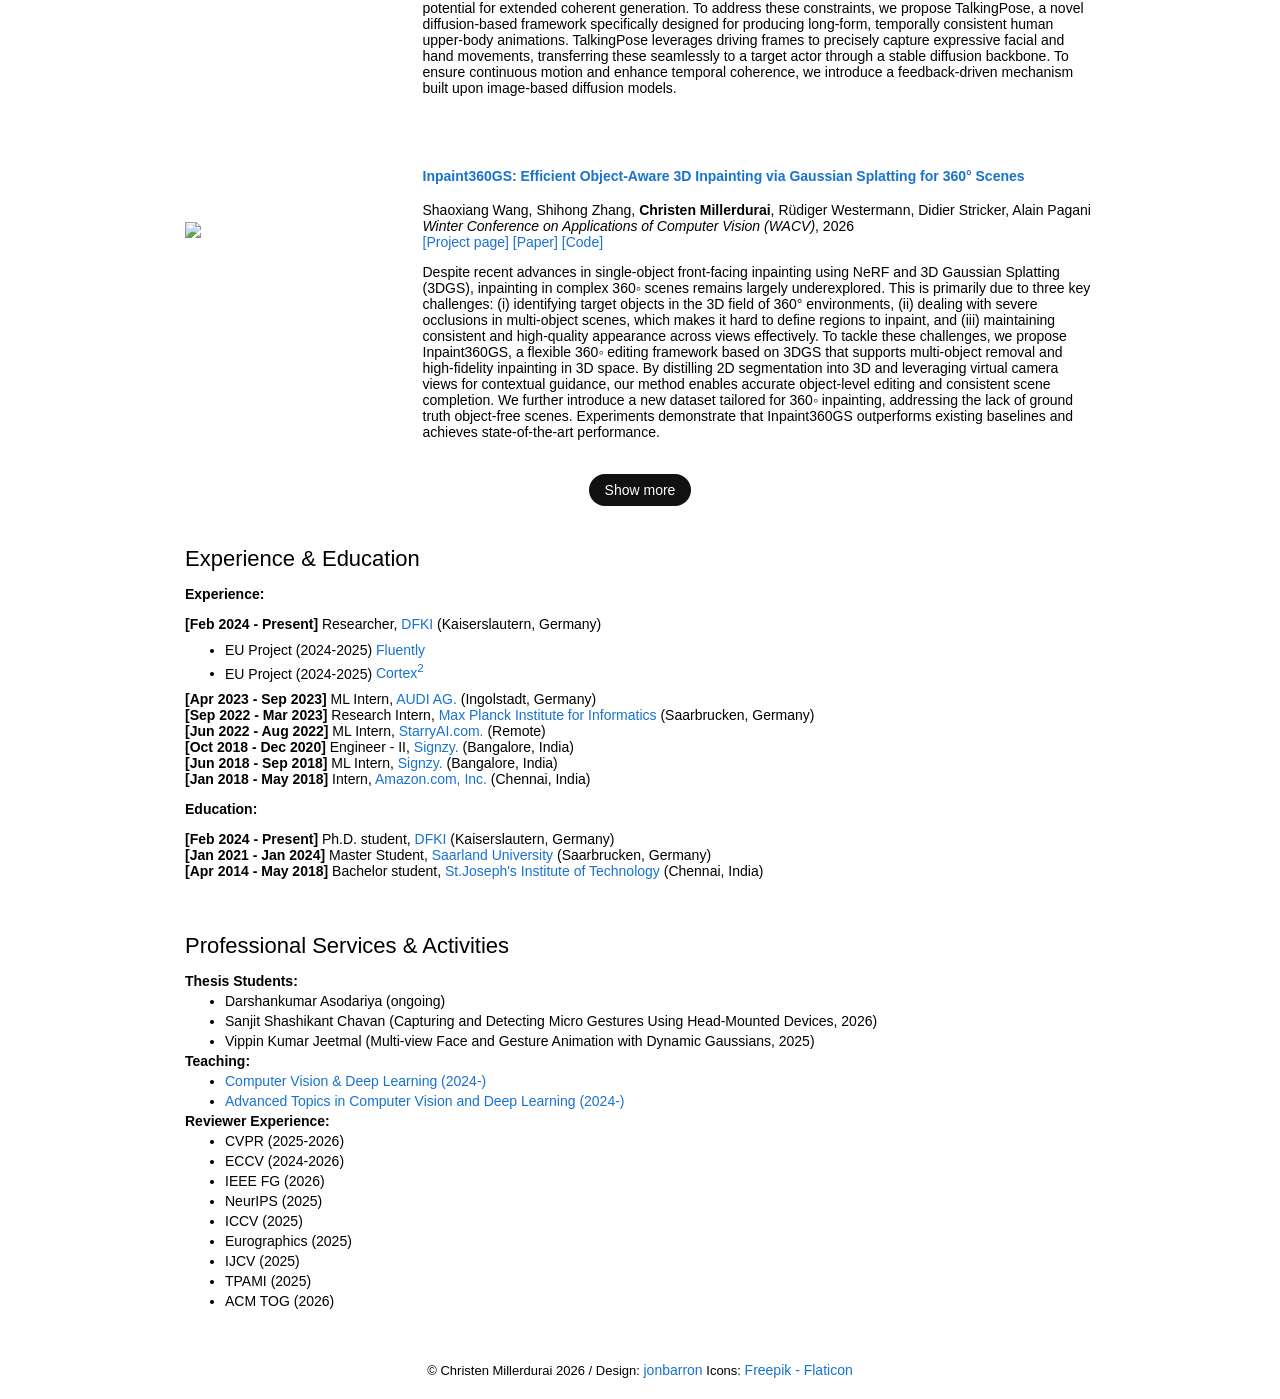
==== commit 63ed106e: "added cvpr paper" ====
--- a/index.html
+++ b/index.html
@@ -141,8 +141,9 @@
     ]
   }
   </script>
+  <script data-goatcounter="https://chris10m.goatcounter.com/count"
+        async src="https://gc.zgo.at/count.js"></script>
 </head>
-
 <body>
   <table
     style="width:100%;max-width:950px;border:0px;border-spacing:0px;border-collapse:separate;margin-right:auto;margin-left:auto;">
@@ -195,7 +196,7 @@
 
           </table>
           
-        </br>
+        <br>
           <!-- Image Gallery Section -->
           <table
             style="width:100%;border:0px;border-spacing:0px;border-collapse:separate;margin-right:auto;margin-left:auto;">
@@ -252,6 +253,8 @@
         <td style="padding:20px;width:100%;vertical-align:middle">
           <heading>News</heading>
           <p>
+            <b>[Feb 2026]</b> One paper got accepted in CVPR 2026.
+            <br>
             <b>[December 2025]</b> Two papers got accepted in WACV 2026.
             <br>
             <b>[June 2025]</b> One paper got published in IJCV 2025.
@@ -322,6 +325,34 @@
 
 
 
+      <tbody class="pub-item">
+        <td style="padding:20px;width:25%;vertical-align:middle">
+          <div class="one">
+            <img src="projects/cvpr2026_ReLaGS/ReLaGS.gif" width="230">
+          </div>
+        </td>
+        <td style="padding:20px;width:75%;vertical-align:middle">
+          <a href="https://dfki-av.github.io/ReLaGS/">
+            <h3 class="papertitle">
+              <strong>ReLaGS: Relational Language Gaussian Splatting</strong>
+            </h3>
+          </a>
+          Yaxu Xie, Abdalla Arafa, Alireza Javanmardi, <b>Christen Millerdurai</b>, Jia Cheng Hu, Shaoxiang Wang, Alain Pagani, Didier Stricker          
+          <br>
+          <em>Computer Vision and Pattern Recognition (CVPR)</em>, 2026
+          <br>
+          <a href="https://dfki-av.github.io/ReLaGS/">[Project page]</a>
+          <a href="https://arxiv.org/pdf/2603.17605">[Paper]</a>
+          <a href="https://github.com/dfki-av/ReLaGS">[Code]</a>
+          <p>
+          Achieving unified 3D perception and reasoning across tasks such as segmentation, retrieval, and relation understanding remains challenging, as existing methods are either object-centric or rely on costly training for inter-object reasoning. 
+          We present a novel framework that constructs a hierarchical language-distilled Gaussian scene and its 3D semantic scene graph without scene-specific training. 
+          A Gaussian pruning mechanism refines scene geometry, while a robust multi-view language alignment strategy aggregates noisy 2D features into accurate 3D object embeddings. 
+          On top of this hierarchy, we build an open-vocabulary 3D scene graph with Vision Language-derived annotations and Graph Neural Network-based relational reasoning. 
+          Our approach enables efficient and scalable open-vocabulary 3D reasoning by jointly modeling hierarchical semantics and inter/intra-object relationships, validated across tasks including open-vocabulary segmentation, scene graph generation, and relation-guided retrieval.
+          </p>
+        </td>
+      </tbody>
       
 
 
@@ -649,29 +680,39 @@
         </tr>
       </tbody>
     </table>
-    <!-- <script>
-            (function(i, s, o, g, r, a, m) {
-                i['GoogleAnalyticsObject'] = r;
-                i[r] = i[r] || function() {
-                    (i[r].q = i[r].q || []).push(arguments)
-                }, i[r].l = 1 * new Date();
-                a = s.createElement(o),
-                    m = s.getElementsByTagName(o)[0];
-                a.async = 1;
-                a.src = g;
-                m.parentNode.insertBefore(a, m)
-            })(window, document, 'script', '//www.google-analytics.com/analytics.js', 'ga');
-
-            ga('create', 'UA-162031573-1', 'auto');
-            ga('send', 'pageview');
-        </script>
-          </td>
-        </tr>
-      </tbody></table><iframe frameborder="0" scrolling="no"
-      style="border: 0px; display: none; background-color: transparent;"></iframe>
-    <div id="GOOGLE_INPUT_CHEXT_FLAG" input="null"
-      input_stat="{&quot;tlang&quot;:true,&quot;tsbc&quot;:true,&quot;pun&quot;:true,&quot;mk&quot;:false,&quot;ss&quot;:true}"
-      style="display: none;"></div> -->
+
+<script>
+  window.addEventListener('DOMContentLoaded', function () {
+    const myHost = location.host;
+
+    document.querySelectorAll('a[href]').forEach(a => {
+      const href = a.getAttribute('href');
+      if (!href) return;
+
+      // Track email clicks too (optional)
+      if (href.startsWith('mailto:')) {
+        if (!a.hasAttribute('data-goatcounter-click')) {
+          a.setAttribute('data-goatcounter-click', 'out-email');
+        }
+        return;
+      }
+
+      // Ignore in-page anchors
+      if (href.startsWith('#')) return;
+
+      // Resolve relative URLs safely
+      let url;
+      try { url = new URL(href, location.href); } catch { return; }
+
+      // External link?
+      if (url.host && url.host !== myHost) {
+        if (!a.hasAttribute('data-goatcounter-click')) {
+          a.setAttribute('data-goatcounter-click', `out-${url.host}`);
+        }
+      }
+    });
+  });
+</script>
 </body>
 
 
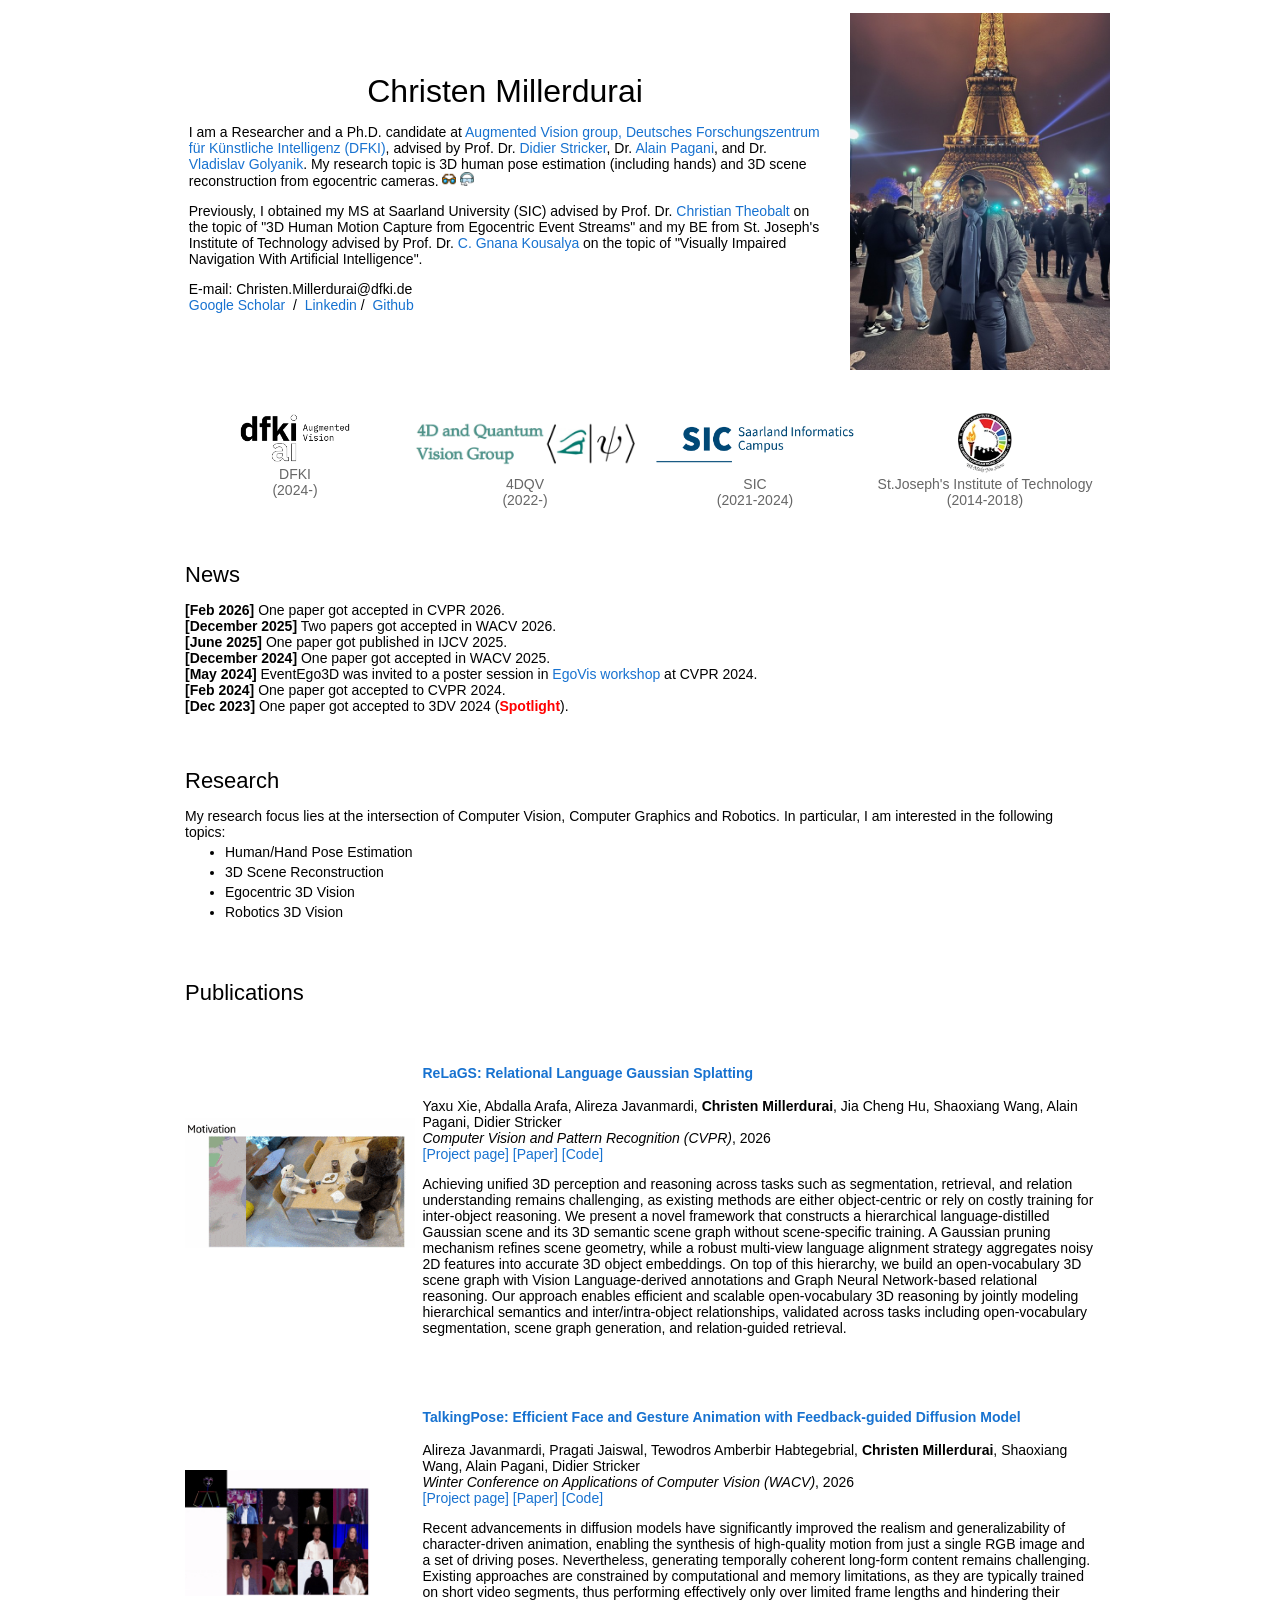
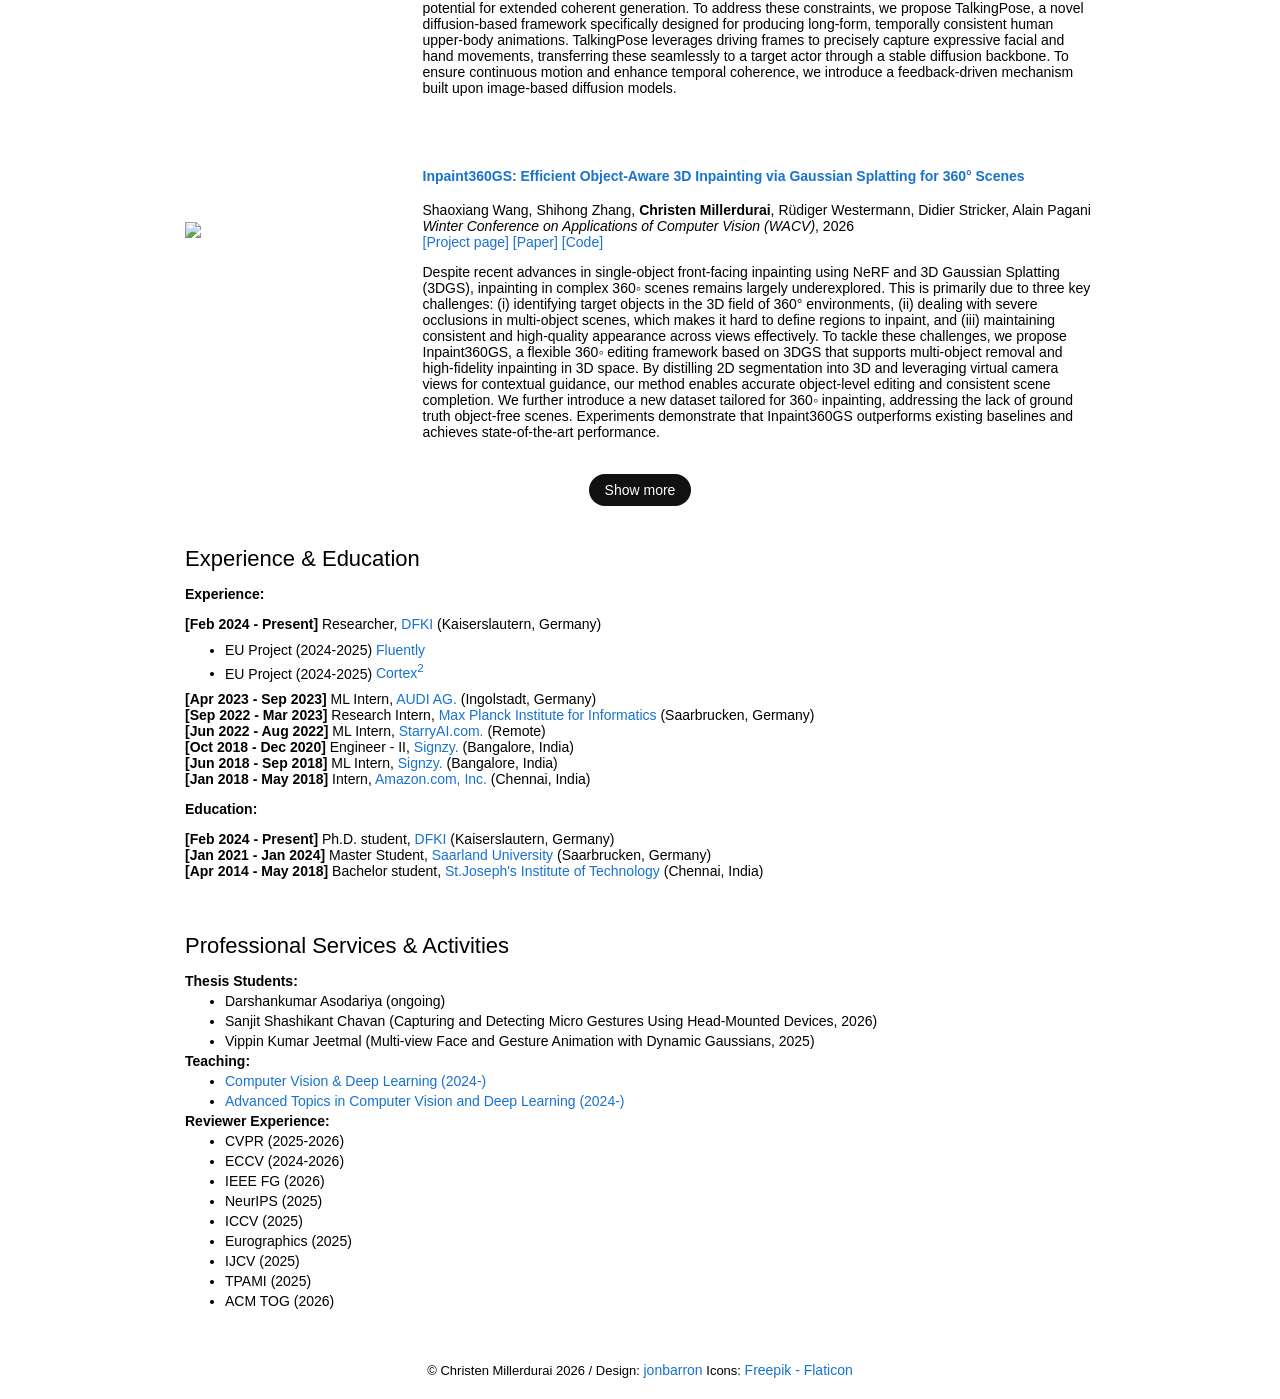
==== commit 5fa2f293: "added cvpr paper" ====
--- a/index.html
+++ b/index.html
@@ -361,7 +361,7 @@
       <tbody class="pub-item">
         <td style="padding:20px;width:25%;vertical-align:middle">
           <div class="one">
-            <img src="projects/wacv2026_TalkingPose/talkingpose.gif" width="180">
+            <img src="projects/wacv2026_TalkingPose/talkingpose.gif" width="185">
           </div>
         </td>
         <td style="padding:20px;width:75%;vertical-align:middle">
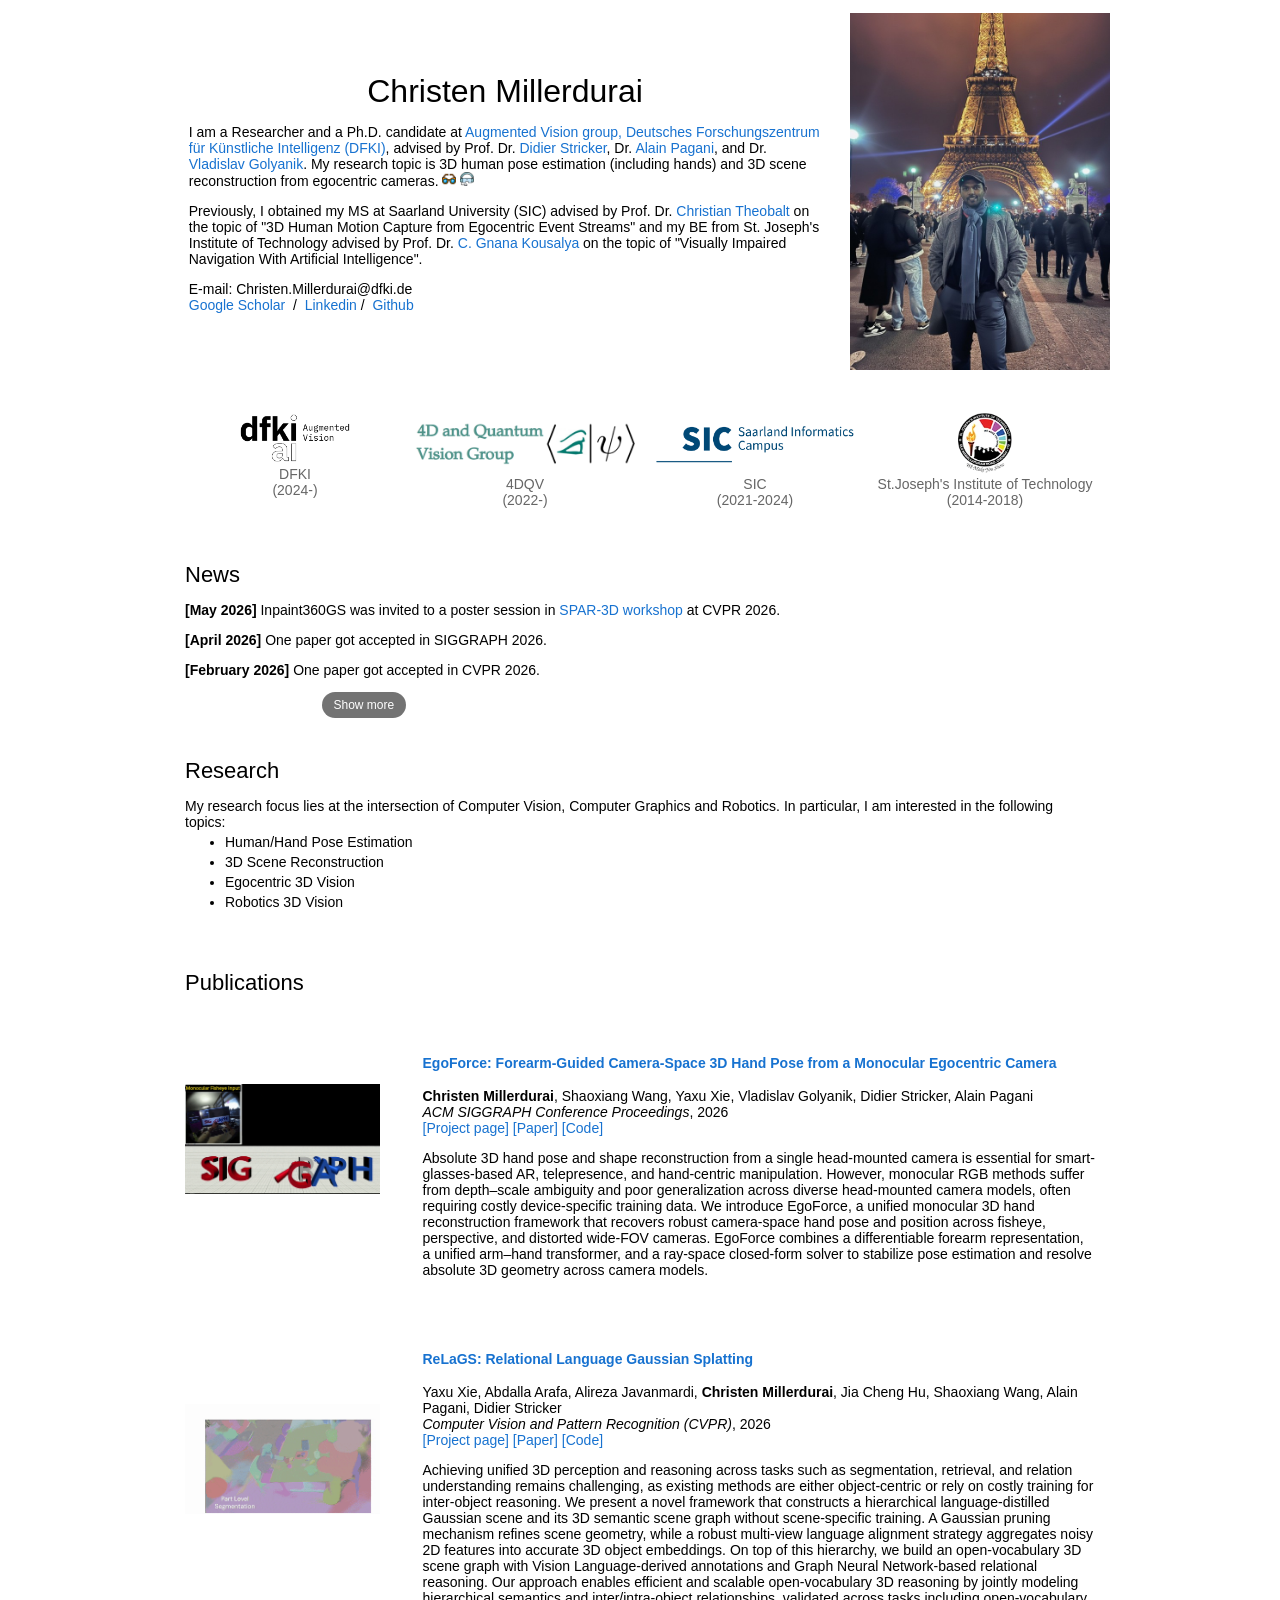
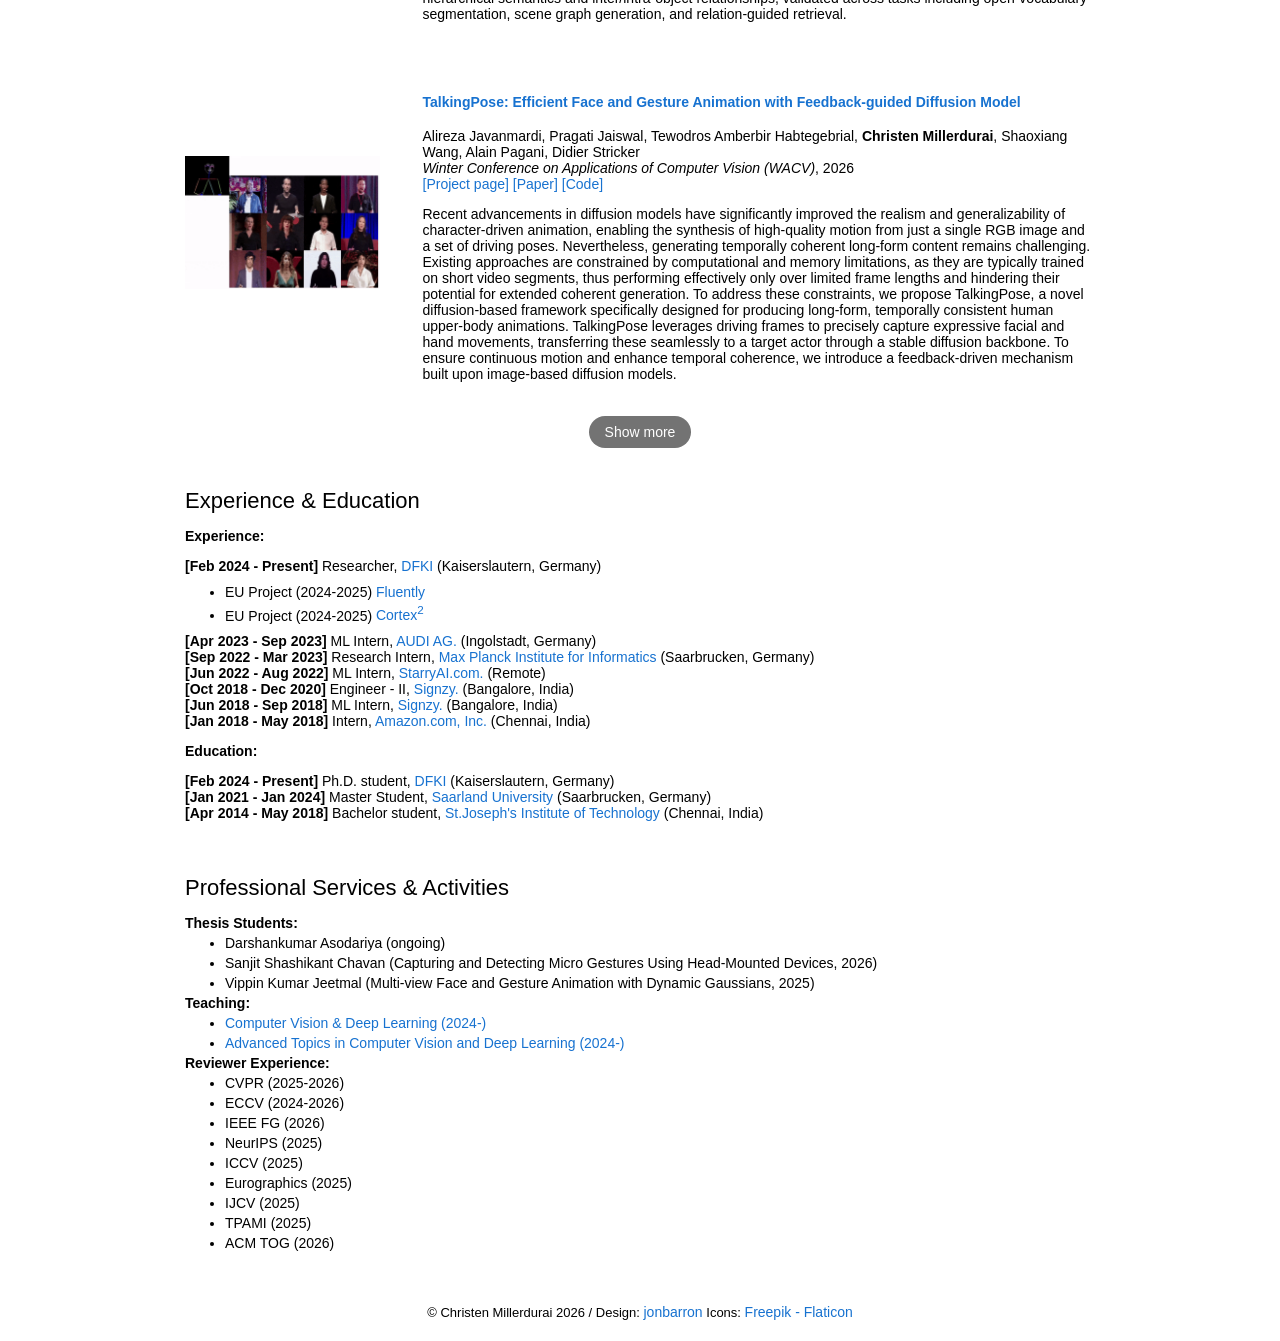
==== commit d33e84c6: "added egoforce to the list" ====
--- a/index.html
+++ b/index.html
@@ -52,41 +52,64 @@
   </script>
   <script type="text/javascript">
     window.addEventListener('DOMContentLoaded', function () {
-      const items = Array.from(document.querySelectorAll('.pub-item'));
-      const toggle = document.getElementById('pub-toggle');
-      const toggleRow = document.getElementById('pub-toggle-row');
       const year = document.getElementById('copyright-year');
-      const visibleCount = 3;
-      let expanded = false;
-
-      function update() {
-        items.forEach((item, idx) => {
-          item.classList.toggle('pub-hidden', !expanded && idx >= visibleCount);
-        });
-        if (toggleRow && items.length) {
-          const parent = items[0].parentNode;
-          const targetIndex = expanded ? items.length - 1 : Math.min(visibleCount, items.length) - 1;
-          const target = items[targetIndex];
-          parent.insertBefore(toggleRow, target.nextSibling);
+
+      function initExpandableSection(config) {
+        const items = Array.from(document.querySelectorAll(config.itemSelector));
+        const toggle = document.getElementById(config.toggleId);
+        const toggleRow = document.getElementById(config.toggleRowId);
+        const visibleCount = config.visibleCount || 3;
+        let expanded = false;
+
+        function update() {
+          items.forEach((item, idx) => {
+            item.classList.toggle('pub-hidden', !expanded && idx >= visibleCount);
+          });
+
+          if (toggleRow) {
+            toggleRow.style.display = items.length > visibleCount ? '' : 'none';
+          }
+
+          if (toggleRow && items.length) {
+            const parent = items[0].parentNode;
+            const targetIndex = expanded ? items.length - 1 : Math.min(visibleCount, items.length) - 1;
+            const target = items[targetIndex];
+            parent.insertBefore(toggleRow, target.nextSibling);
+          }
+
+          if (toggle) {
+            toggle.textContent = expanded ? 'Show less' : 'Show more';
+            toggle.style.display = items.length > visibleCount ? 'inline-block' : 'none';
+          }
         }
+
         if (toggle) {
-          toggle.textContent = expanded ? 'Show less' : 'Show more';
-          toggle.style.display = items.length > visibleCount ? 'inline-block' : 'none';
+          toggle.addEventListener('click', function () {
+            expanded = !expanded;
+            update();
+          });
         }
+
+        update();
       }
 
-      if (toggle) {
-        toggle.addEventListener('click', function () {
-          expanded = !expanded;
-          update();
-        });
-      }
+      initExpandableSection({
+        itemSelector: '.news-item',
+        toggleId: 'news-toggle',
+        toggleRowId: 'news-toggle-row',
+        visibleCount: 3
+      });
+
+      initExpandableSection({
+        itemSelector: '.pub-item',
+        toggleId: 'pub-toggle',
+        toggleRowId: 'pub-toggle-row',
+        visibleCount: 3
+      });
 
       if (year) {
         year.textContent = String(new Date().getFullYear());
       }
-
-      update();
     });
   </script>
   <script type="application/ld+json">
@@ -252,26 +275,38 @@
       <tr>
         <td style="padding:20px;width:100%;vertical-align:middle">
           <heading>News</heading>
-          <p>
-            <b>[Feb 2026]</b> One paper got accepted in CVPR 2026.
-            <br>
+          <p class="news-item">
+            <b>[May 2026]</b> Inpaint360GS was invited to a poster session in <a
+              href="https://www.spar3d.org/">SPAR-3D workshop</a> at CVPR 2026.
+          </p>
+          <p class="news-item">
+            <b>[April 2026]</b> One paper got accepted in SIGGRAPH 2026.
+          </p>
+          <p class="news-item">
+            <b>[February 2026]</b> One paper got accepted in CVPR 2026.
+          </p>
+          <p class="news-item">
             <b>[December 2025]</b> Two papers got accepted in WACV 2026.
-            <br>
+          </p>
+          <p class="news-item">
             <b>[June 2025]</b> One paper got published in IJCV 2025.
-            <br>
+          </p>
+          <p class="news-item">
             <b>[December 2024]</b> One paper got accepted in WACV 2025.
-            <br>
+          </p>
+          <p class="news-item">
             <b>[May 2024]</b> EventEgo3D was invited to a poster session in <a
               href="https://egovis.github.io/cvpr24/">EgoVis workshop</a> at CVPR 2024.
-            <br>
-            <b>[Feb 2024]</b> One paper got accepted to CVPR 2024.
-            <br>
-            <b>[Dec 2023]</b> One paper got accepted to 3DV 2024 (<b style="color:red">Spotlight</b>).
-            <br>
-            <!-- <details>
-                        <summary>Past updates</summary>
-                      </details> -->
-          </p>
+          </p>
+          <p class="news-item">
+            <b>[February 2024]</b> One paper got accepted to CVPR 2024.
+          </p>
+          <p class="news-item">
+            <b>[December 2023]</b> One paper got accepted to 3DV 2024 (<b style="color:red">Spotlight</b>).
+          </p>
+          <div id="news-toggle-row" class="news-toggle-row">
+            <button id="news-toggle" type="button" class="pub-toggle news-toggle">Show more</button>
+          </div>
 
         </td>
       </tr>
@@ -324,11 +359,40 @@
         style="width:100%;border:0px;border-spacing:0px;border-collapse:separate;margin-right:auto;margin-left:auto;">
 
 
-
       <tbody class="pub-item">
         <td style="padding:20px;width:25%;vertical-align:middle">
           <div class="one">
-            <img src="projects/cvpr2026_ReLaGS/ReLaGS.gif" width="230">
+            <img src="projects/siggraph2026_egoforce/egoforce.gif" width="195">
+          </div>
+        </td>
+        <td style="padding:20px;width:75%;vertical-align:middle">
+          <a href="https://dfki-av.github.io/EgoForce/">
+            <h3 class="papertitle">
+              <strong>EgoForce: Forearm-Guided Camera-Space 3D Hand Pose from a Monocular Egocentric Camera</strong>
+            </h3>
+          </a>
+          <b>Christen Millerdurai</b>, Shaoxiang Wang, Yaxu Xie, Vladislav Golyanik, Didier Stricker, Alain Pagani          
+          <br>
+          <em>ACM SIGGRAPH Conference Proceedings</em>, 2026
+          <br>
+          <a href="https://dfki-av.github.io/EgoForce/">[Project page]</a>
+          <a href="https://arxiv.org/pdf/2605.12498">[Paper]</a>
+          <a href="https://github.com/dfki-av/EgoForce">[Code]</a>
+          <p>
+            Absolute 3D hand pose and shape reconstruction from a single head-mounted camera is essential for smart-glasses-based AR, telepresence, and hand-centric manipulation.
+            However, monocular RGB methods suffer from depth–scale ambiguity and poor generalization across diverse head-mounted camera models, often requiring costly device-specific training data. 
+            We introduce EgoForce, a unified monocular 3D hand reconstruction framework that recovers robust camera-space hand pose and position across fisheye, perspective, and distorted wide-FOV cameras. 
+            EgoForce combines a differentiable forearm representation, a unified arm–hand transformer, and a ray-space closed-form solver to stabilize pose estimation and resolve absolute 3D geometry across camera models.
+          </p>
+        </td>
+      </tbody>
+      
+
+
+      <tbody class="pub-item">
+        <td style="padding:20px;width:25%;vertical-align:middle">
+          <div class="one">
+            <img src="projects/cvpr2026_ReLaGS/ReLaGS.gif" width="195">
           </div>
         </td>
         <td style="padding:20px;width:75%;vertical-align:middle">
@@ -361,7 +425,7 @@
       <tbody class="pub-item">
         <td style="padding:20px;width:25%;vertical-align:middle">
           <div class="one">
-            <img src="projects/wacv2026_TalkingPose/talkingpose.gif" width="185">
+            <img src="projects/wacv2026_TalkingPose/talkingpose.gif" width="195">
           </div>
         </td>
         <td style="padding:20px;width:75%;vertical-align:middle">
@@ -426,7 +490,7 @@
       <tbody class="pub-item">
         <td style="padding:20px;width:25%;vertical-align:middle">
           <div class="one">
-            <img src="projects/ijcv2025_eventego3dpp/EventEgo3D++.png" width="180">
+            <img src="projects/ijcv2025_eventego3dpp/EventEgo3D++.png" width="195">
           </div>
         </td>
         <td style="padding:20px;width:75%;vertical-align:middle">
@@ -468,7 +532,7 @@
         <tbody class="pub-item">
           <td style="padding:20px;width:25%;vertical-align:middle">
             <div class="one">
-              <img src="projects/wacv_2025_unislam/unislam.gif" width="180">
+              <img src="projects/wacv_2025_unislam/unislam.gif" width="195">
           </div>
         </td>
         <td style="padding:20px;width:75%;vertical-align:middle">
@@ -502,7 +566,7 @@
       <tbody class="pub-item">
         <td style="padding:20px;width:25%;vertical-align:middle">
           <div class="one">
-            <img src="projects/cvpr2024_eventego3d/EventEgo_ICON1.gif" width="180">
+            <img src="projects/cvpr2024_eventego3d/EventEgo_ICON1.gif" width="195">
           </div>
         </td>
         <td style="padding:20px;width:75%;vertical-align:middle">
@@ -540,7 +604,7 @@
         <tbody class="pub-item">
           <td style="padding:20px;width:25%;vertical-align:middle">
             <div class="one">
-              <img src="projects/3dv2024_ev2hands/Ev2Hands_3DV2024L.gif" width="180">
+              <img src="projects/3dv2024_ev2hands/Ev2Hands_3DV2024L.gif" width="195">
             </div>
         </td>
         <td style="padding:20px;width:75%;vertical-align:middle">
@@ -725,5 +789,3 @@
 
 
 
-
-
--- a/stylesheet.css
+++ b/stylesheet.css
@@ -82,7 +82,7 @@
 .pub-hidden { display: none; }
 
 .pub-toggle {
-  background: #111;
+  background: rgba(0, 0, 0, 0.55);
   color: #fff;
   border: 0;
   border-radius: 999px;
@@ -91,7 +91,30 @@
   cursor: pointer;
 }
 
-.pub-toggle:hover { background: #222; }
+.pub-toggle:hover { background: rgba(0, 0, 0, 0.72); }
+
+.news-toggle-row {
+  padding-top: 0;
+  text-align: left;
+  padding-left: 15%;
+}
+
+.news-toggle {
+  background: rgba(0, 0, 0, 0.55);
+  padding: 6px 12px;
+  font-size: 12px;
+}
+
+.news-toggle:hover {
+  background: rgba(0, 0, 0, 0.72);
+}
+
+@media (max-width: 640px) {
+  .news-toggle-row {
+    padding-left: 0;
+    text-align: center;
+  }
+}
 
 img {
   max-width: 800px;
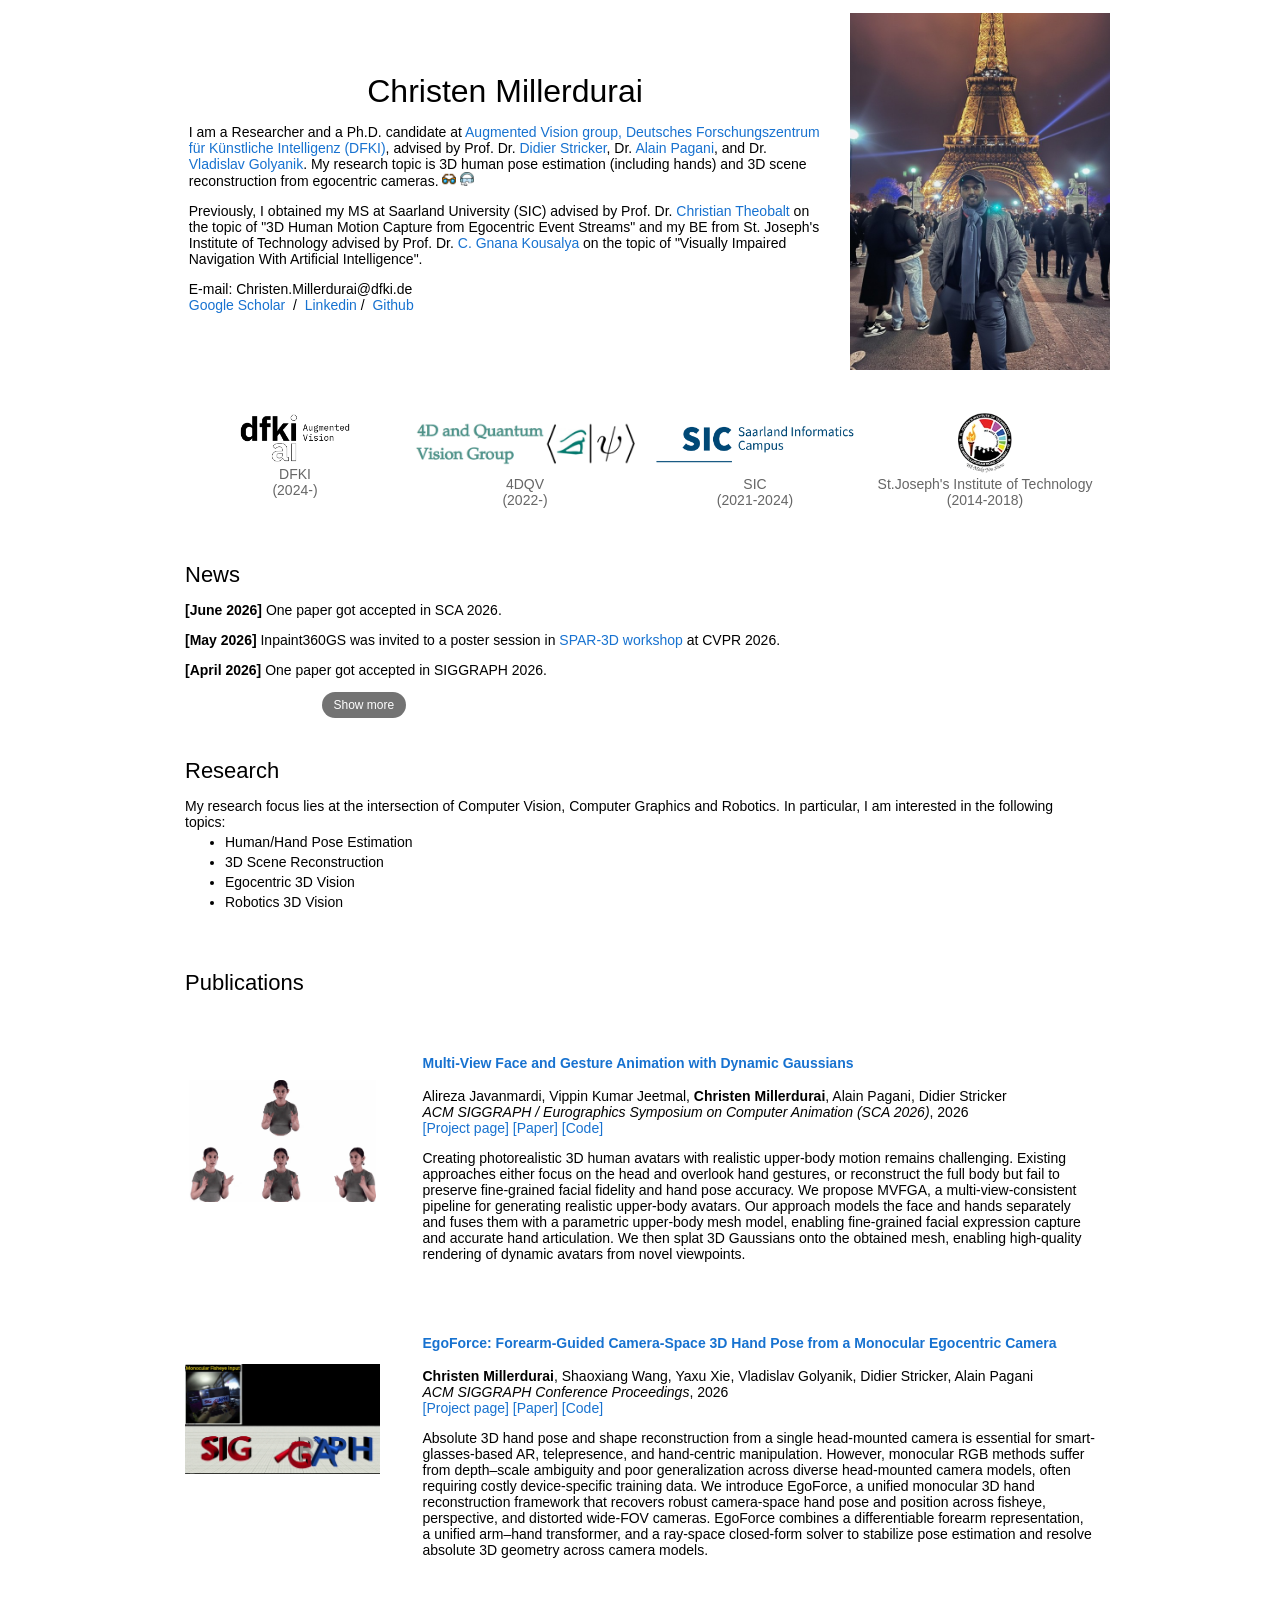
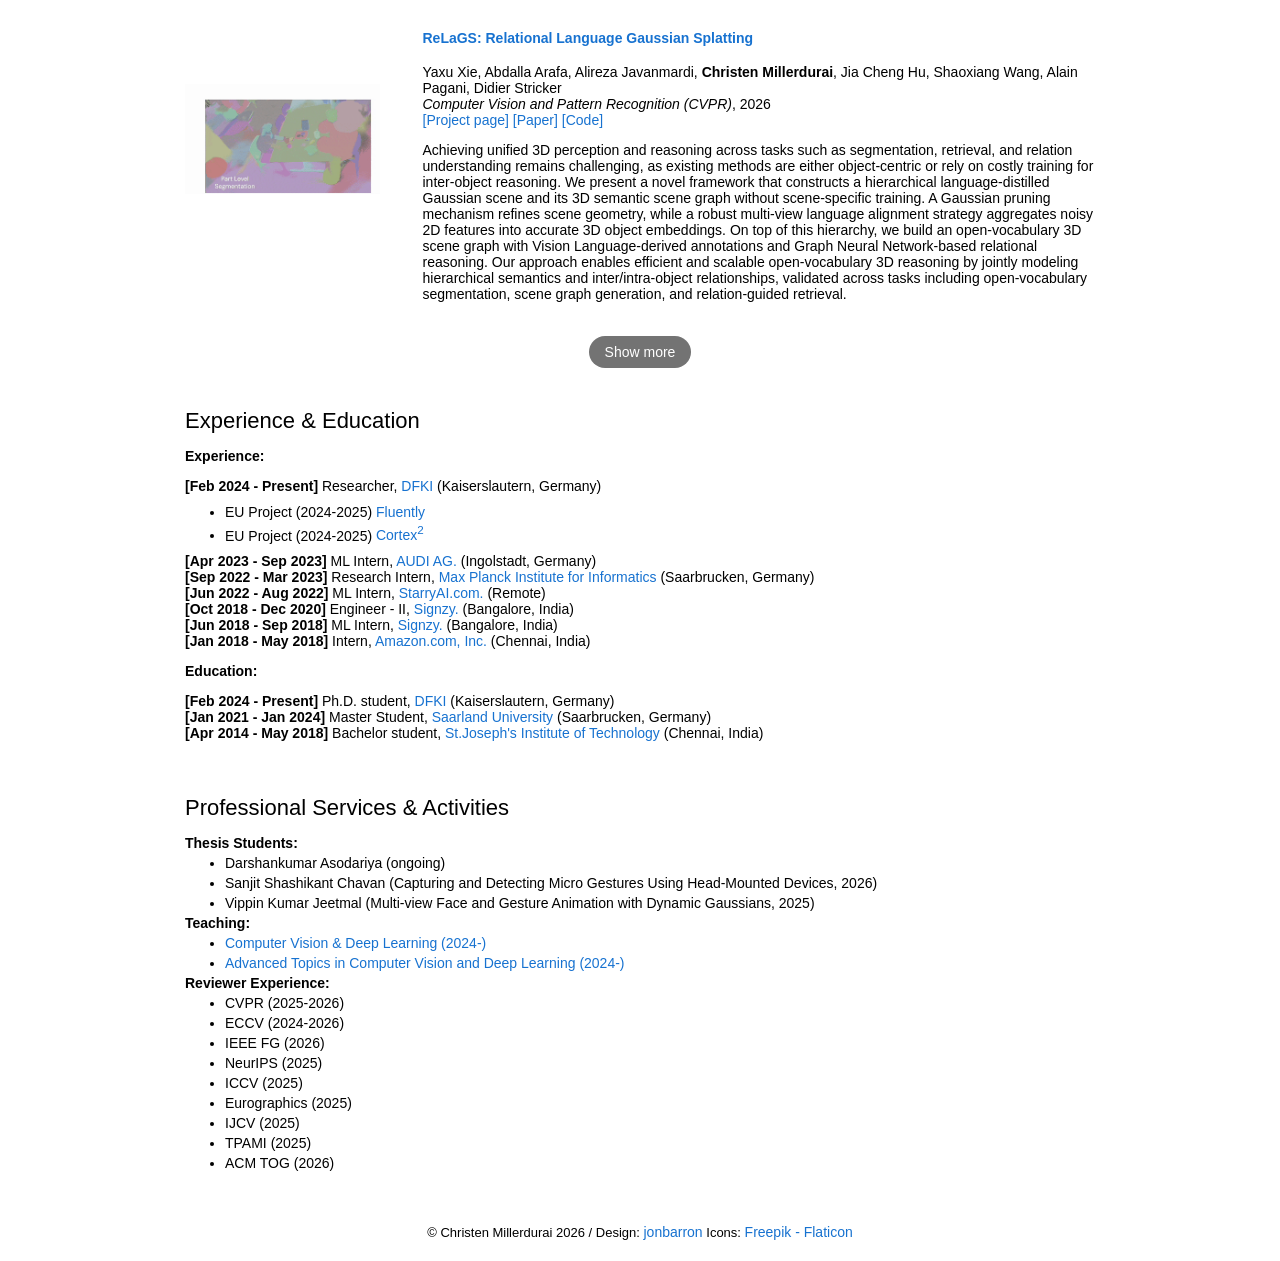
==== commit 9e66e2dc: "added sca paper" ====
--- a/index.html
+++ b/index.html
@@ -276,6 +276,9 @@
         <td style="padding:20px;width:100%;vertical-align:middle">
           <heading>News</heading>
           <p class="news-item">
+            <b>[June 2026]</b> One paper got accepted in SCA 2026.
+          </p>
+          <p class="news-item">
             <b>[May 2026]</b> Inpaint360GS was invited to a poster session in <a
               href="https://www.spar3d.org/">SPAR-3D workshop</a> at CVPR 2026.
           </p>
@@ -357,6 +360,34 @@
 
       <table
         style="width:100%;border:0px;border-spacing:0px;border-collapse:separate;margin-right:auto;margin-left:auto;">
+
+
+      <tbody class="pub-item">
+        <td style="padding:20px;width:25%;vertical-align:middle">
+          <div class="one">
+            <img src="projects/sca2026_MVFGA/MVFGA.gif" width="195">
+          </div>
+        </td>
+        <td style="padding:20px;width:75%;vertical-align:middle">
+          <a href="https://dfki-av.github.io/MVFGA/">
+            <h3 class="papertitle">
+              <strong>Multi-View Face and Gesture Animation with Dynamic Gaussians</strong>
+            </h3>
+          </a>
+          Alireza Javanmardi, Vippin Kumar Jeetmal, <b>Christen Millerdurai</b>, Alain Pagani, Didier Stricker
+          <br>
+          <em>ACM SIGGRAPH / Eurographics Symposium on Computer Animation (SCA 2026)</em>, 2026
+          <br>
+          <a href="https://dfki-av.github.io/MVFGA/">[Project page]</a>
+          <a href="https://diglib.eg.org/server/api/core/bitstreams/e49bfeeb-e6f3-4391-ba4f-52e09bc18386/content">[Paper]</a>
+          <a href="https://github.com/vipinsdk/MVFGA-preprocessing-pipeline">[Code]</a>
+          <p>
+            Creating photorealistic 3D human avatars with realistic upper-body motion remains challenging. Existing approaches either focus on the head and overlook hand gestures, or reconstruct the full body but fail to preserve fine-grained facial fidelity and hand pose accuracy. 
+            We propose MVFGA, a multi-view-consistent pipeline for generating realistic upper-body avatars. 
+            Our approach models the face and hands separately and fuses them with a parametric upper-body mesh model, enabling fine-grained facial expression capture and accurate hand articulation. We then splat 3D Gaussians onto the obtained mesh, enabling high-quality rendering of dynamic avatars from novel viewpoints.
+          </p>
+        </td>
+      </tbody>
 
 
       <tbody class="pub-item">
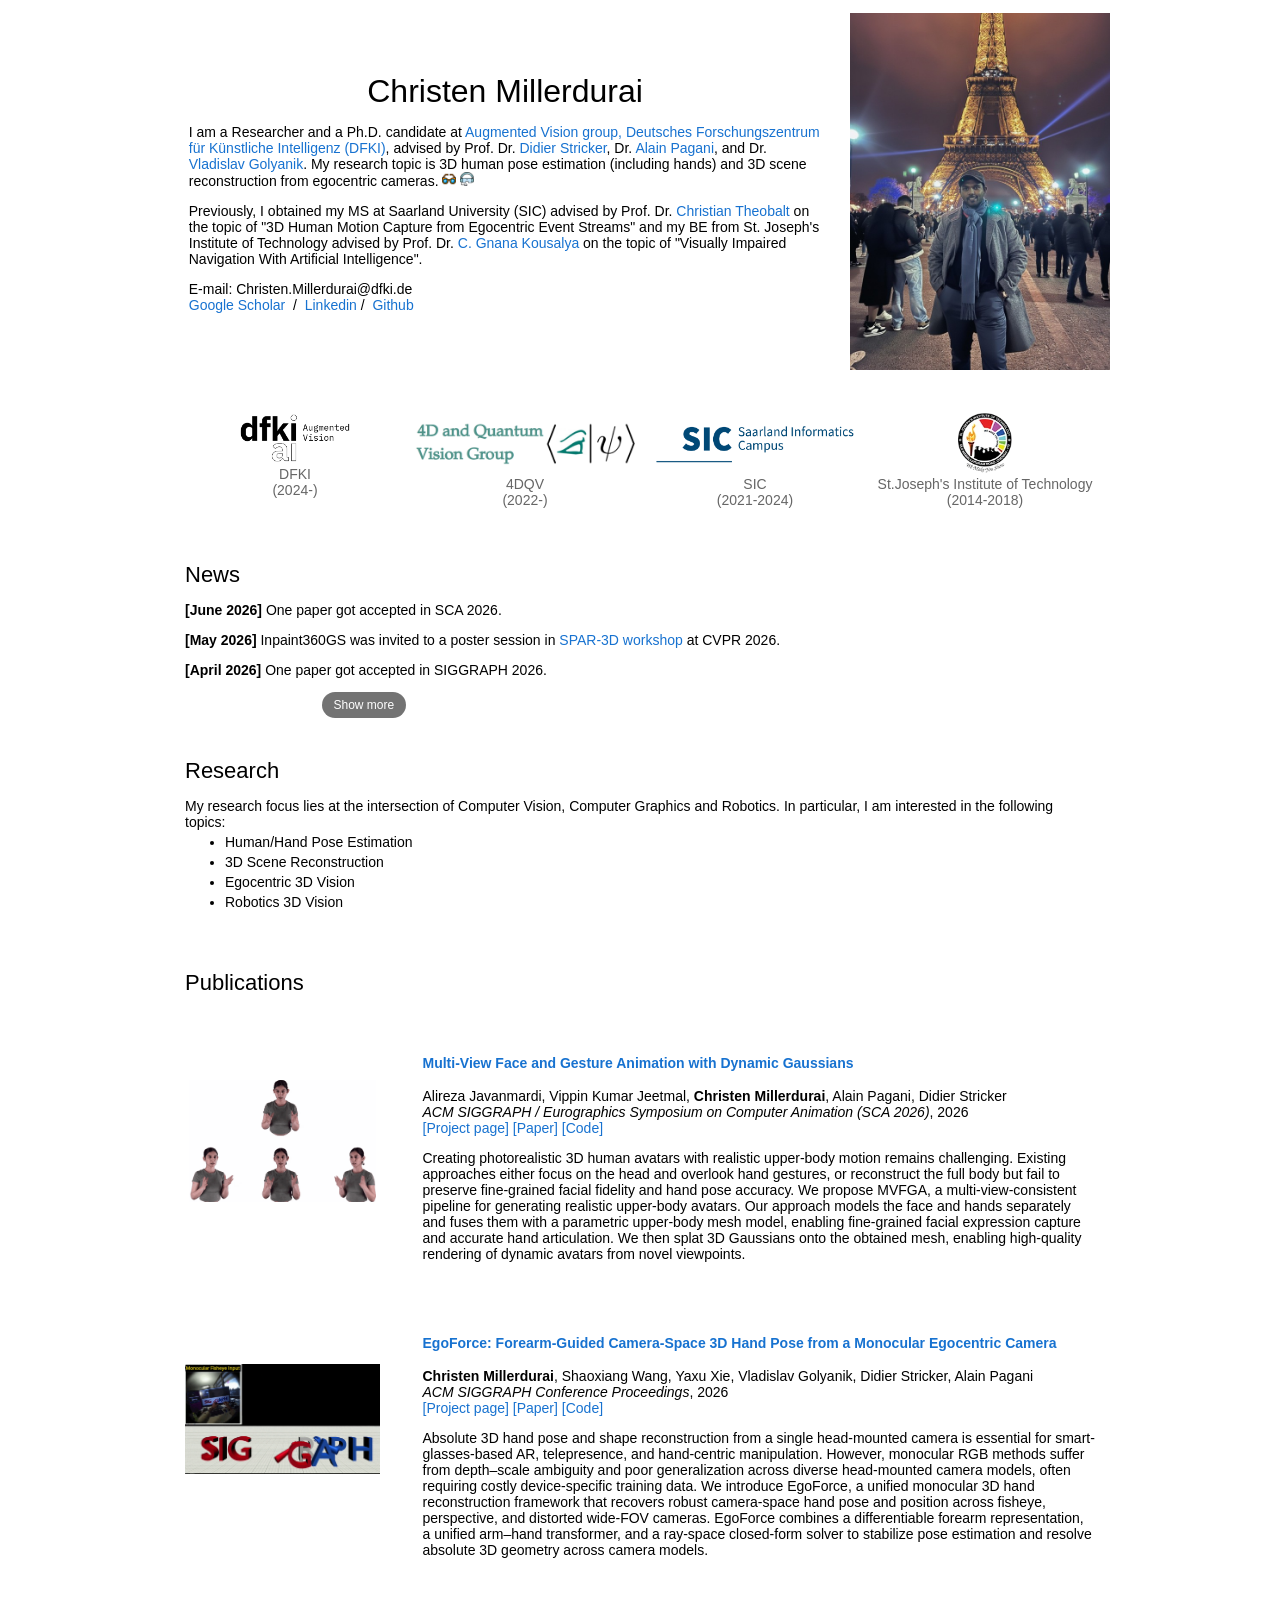
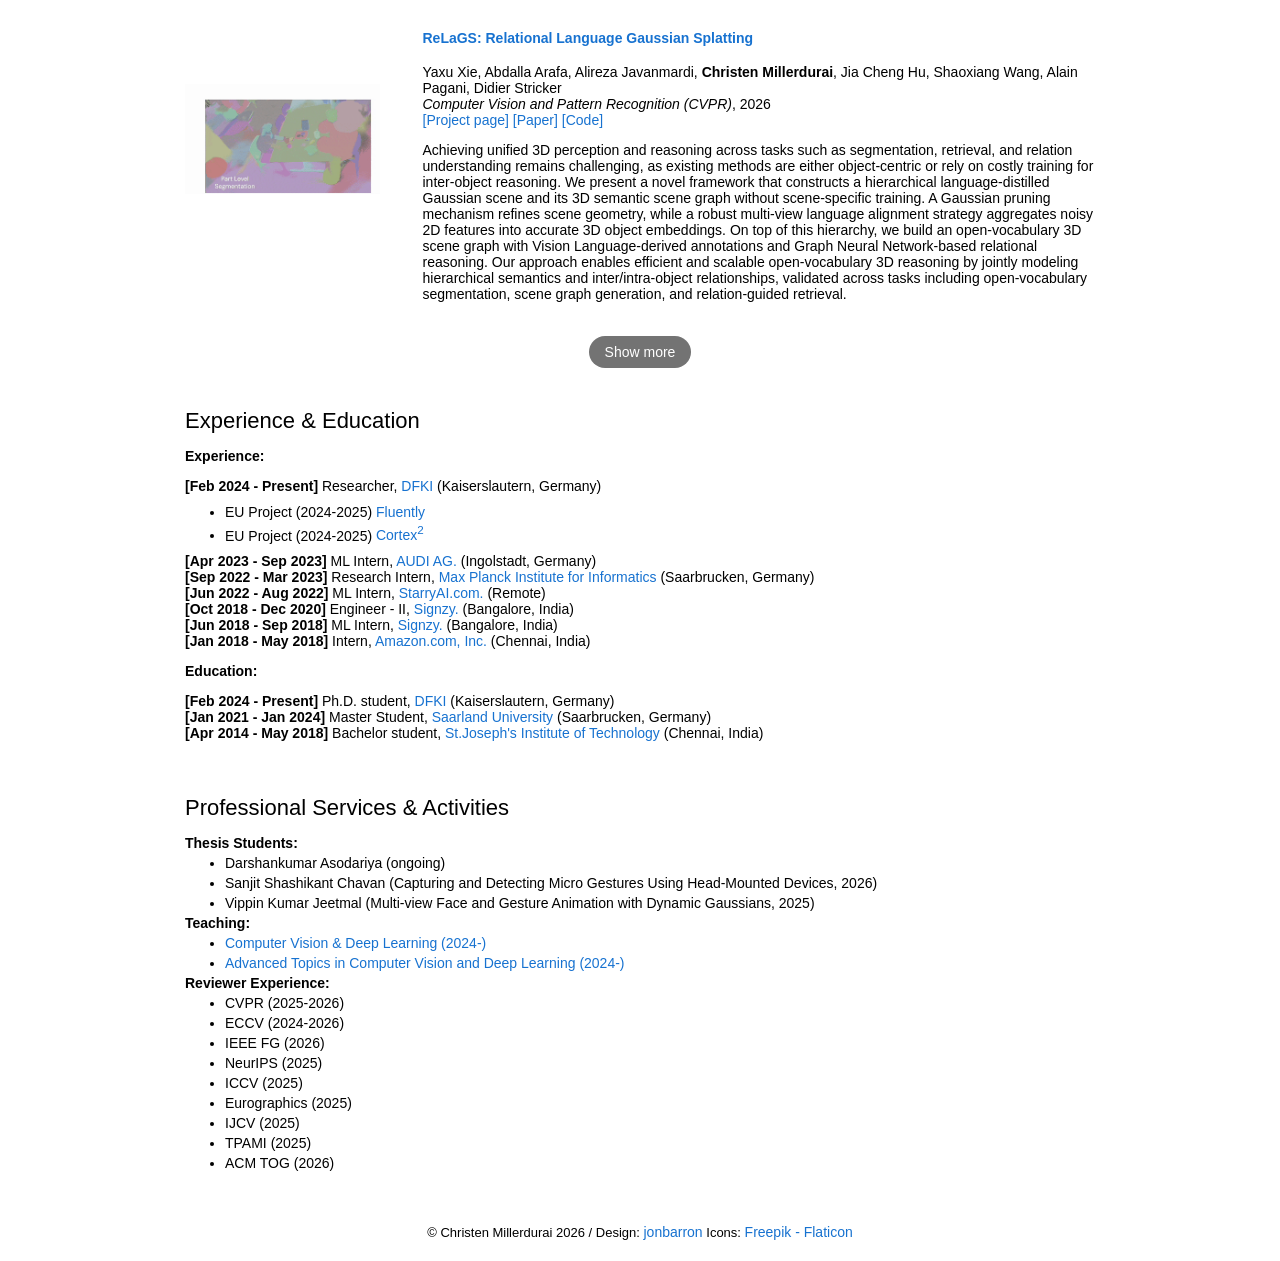
==== commit 2148597a: "Update paper link to Arxiv for MVFGA, SCA 2026" ====
--- a/index.html
+++ b/index.html
@@ -379,7 +379,7 @@
           <em>ACM SIGGRAPH / Eurographics Symposium on Computer Animation (SCA 2026)</em>, 2026
           <br>
           <a href="https://dfki-av.github.io/MVFGA/">[Project page]</a>
-          <a href="https://diglib.eg.org/server/api/core/bitstreams/e49bfeeb-e6f3-4391-ba4f-52e09bc18386/content">[Paper]</a>
+          <a href="https://arxiv.org/pdf/2608.04722">[Paper]</a>
           <a href="https://github.com/vipinsdk/MVFGA-preprocessing-pipeline">[Code]</a>
           <p>
             Creating photorealistic 3D human avatars with realistic upper-body motion remains challenging. Existing approaches either focus on the head and overlook hand gestures, or reconstruct the full body but fail to preserve fine-grained facial fidelity and hand pose accuracy. 
